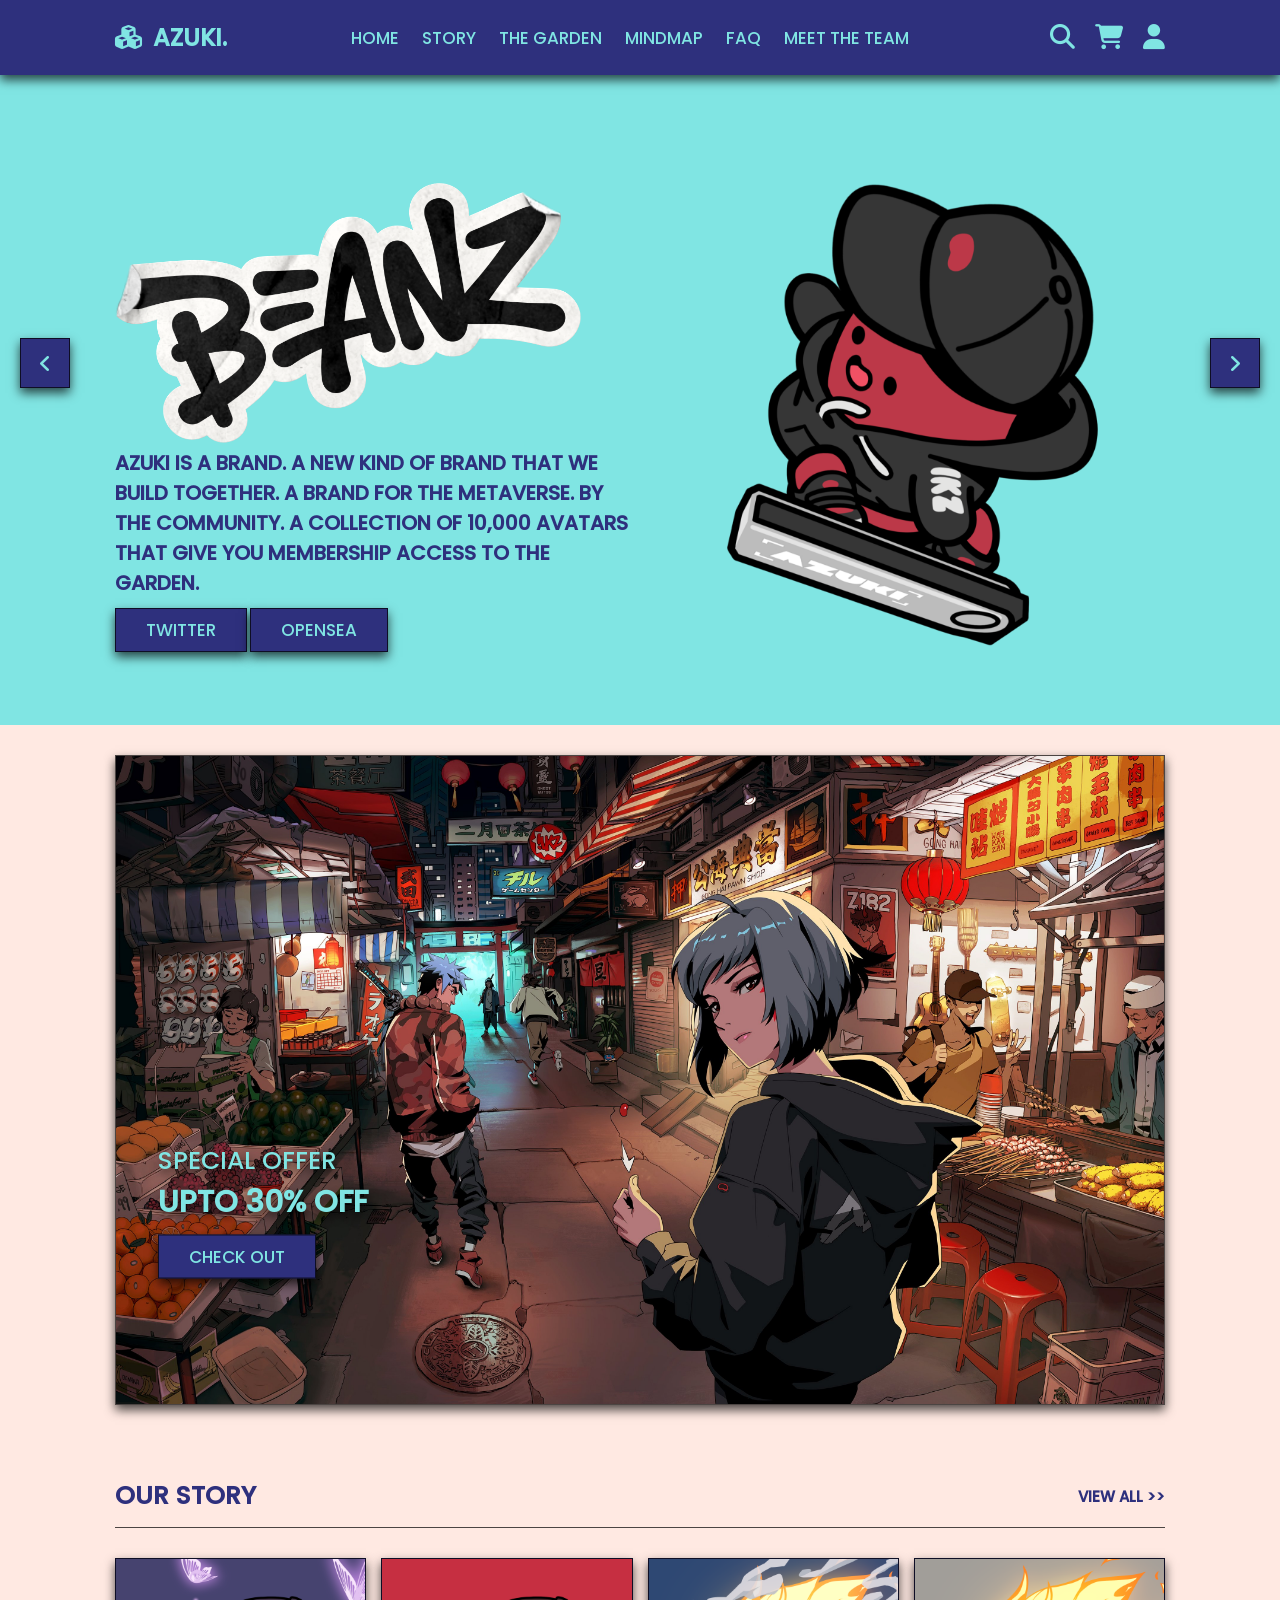
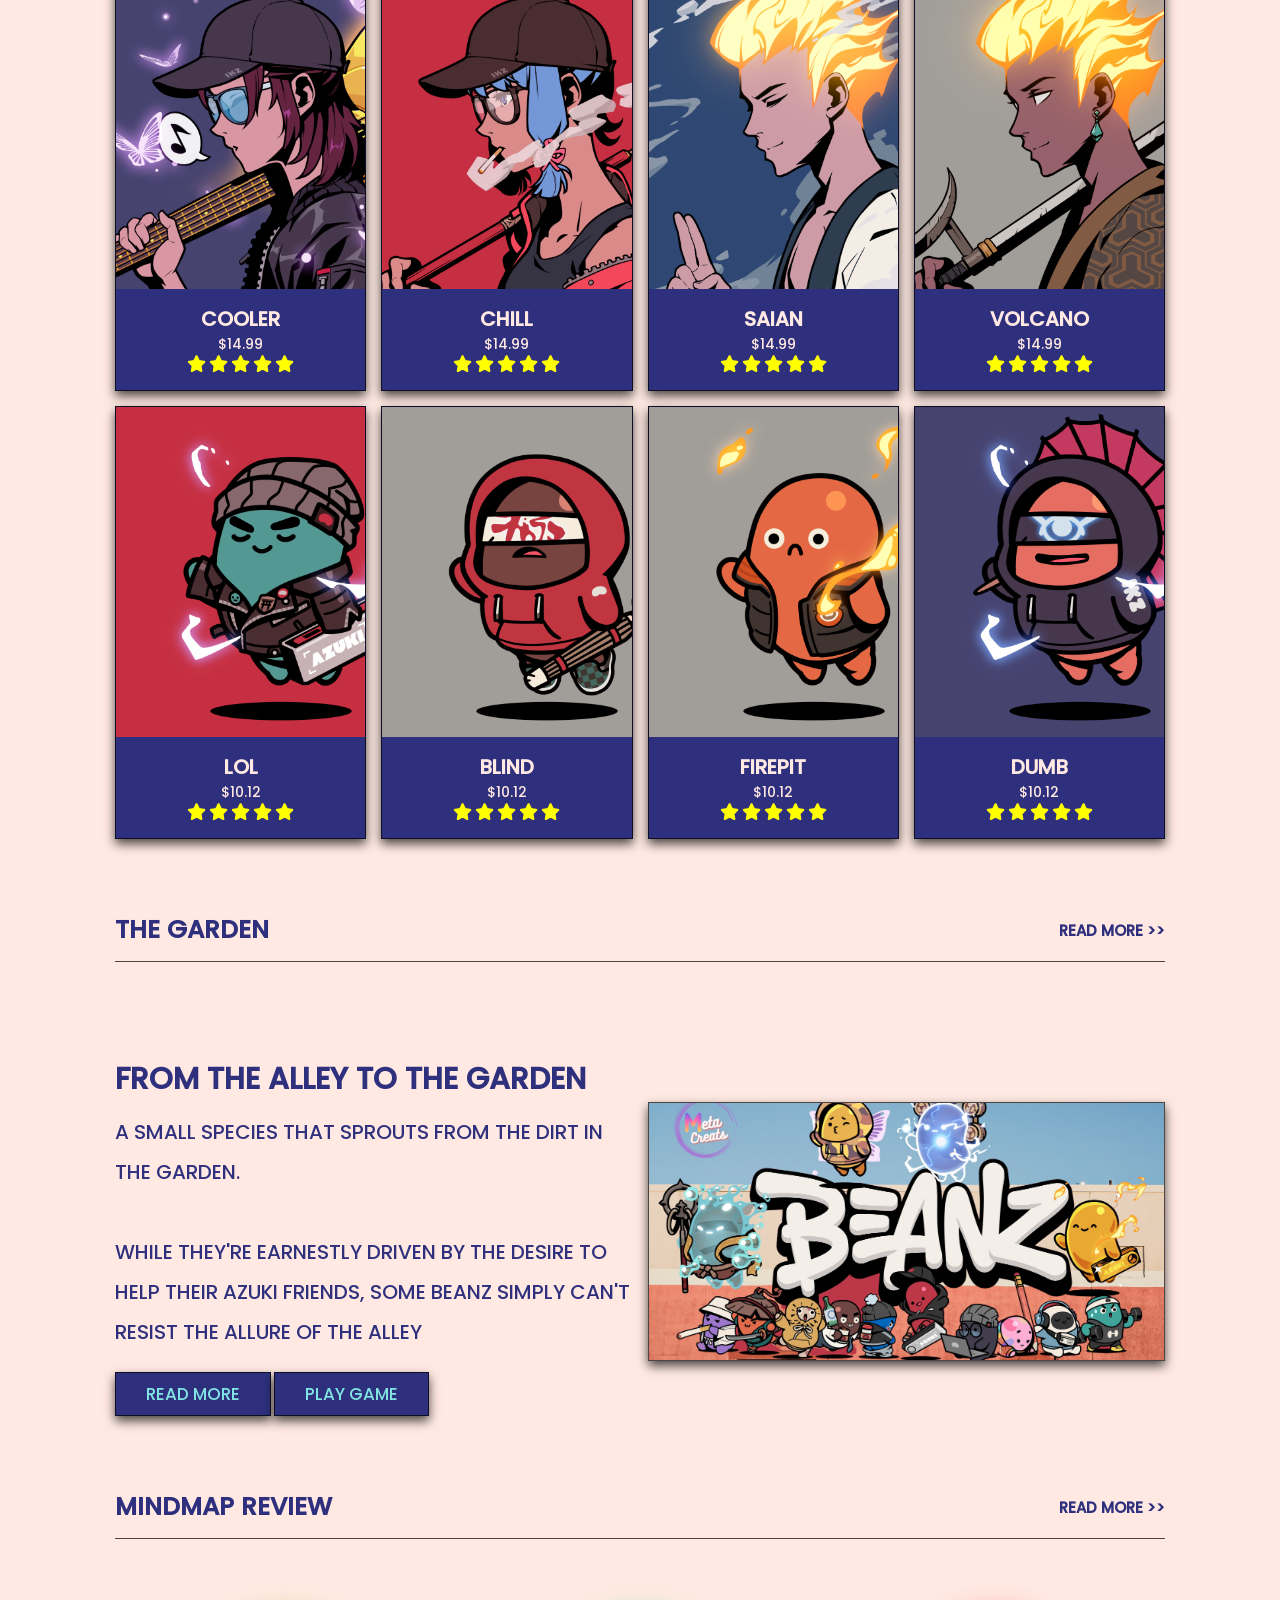
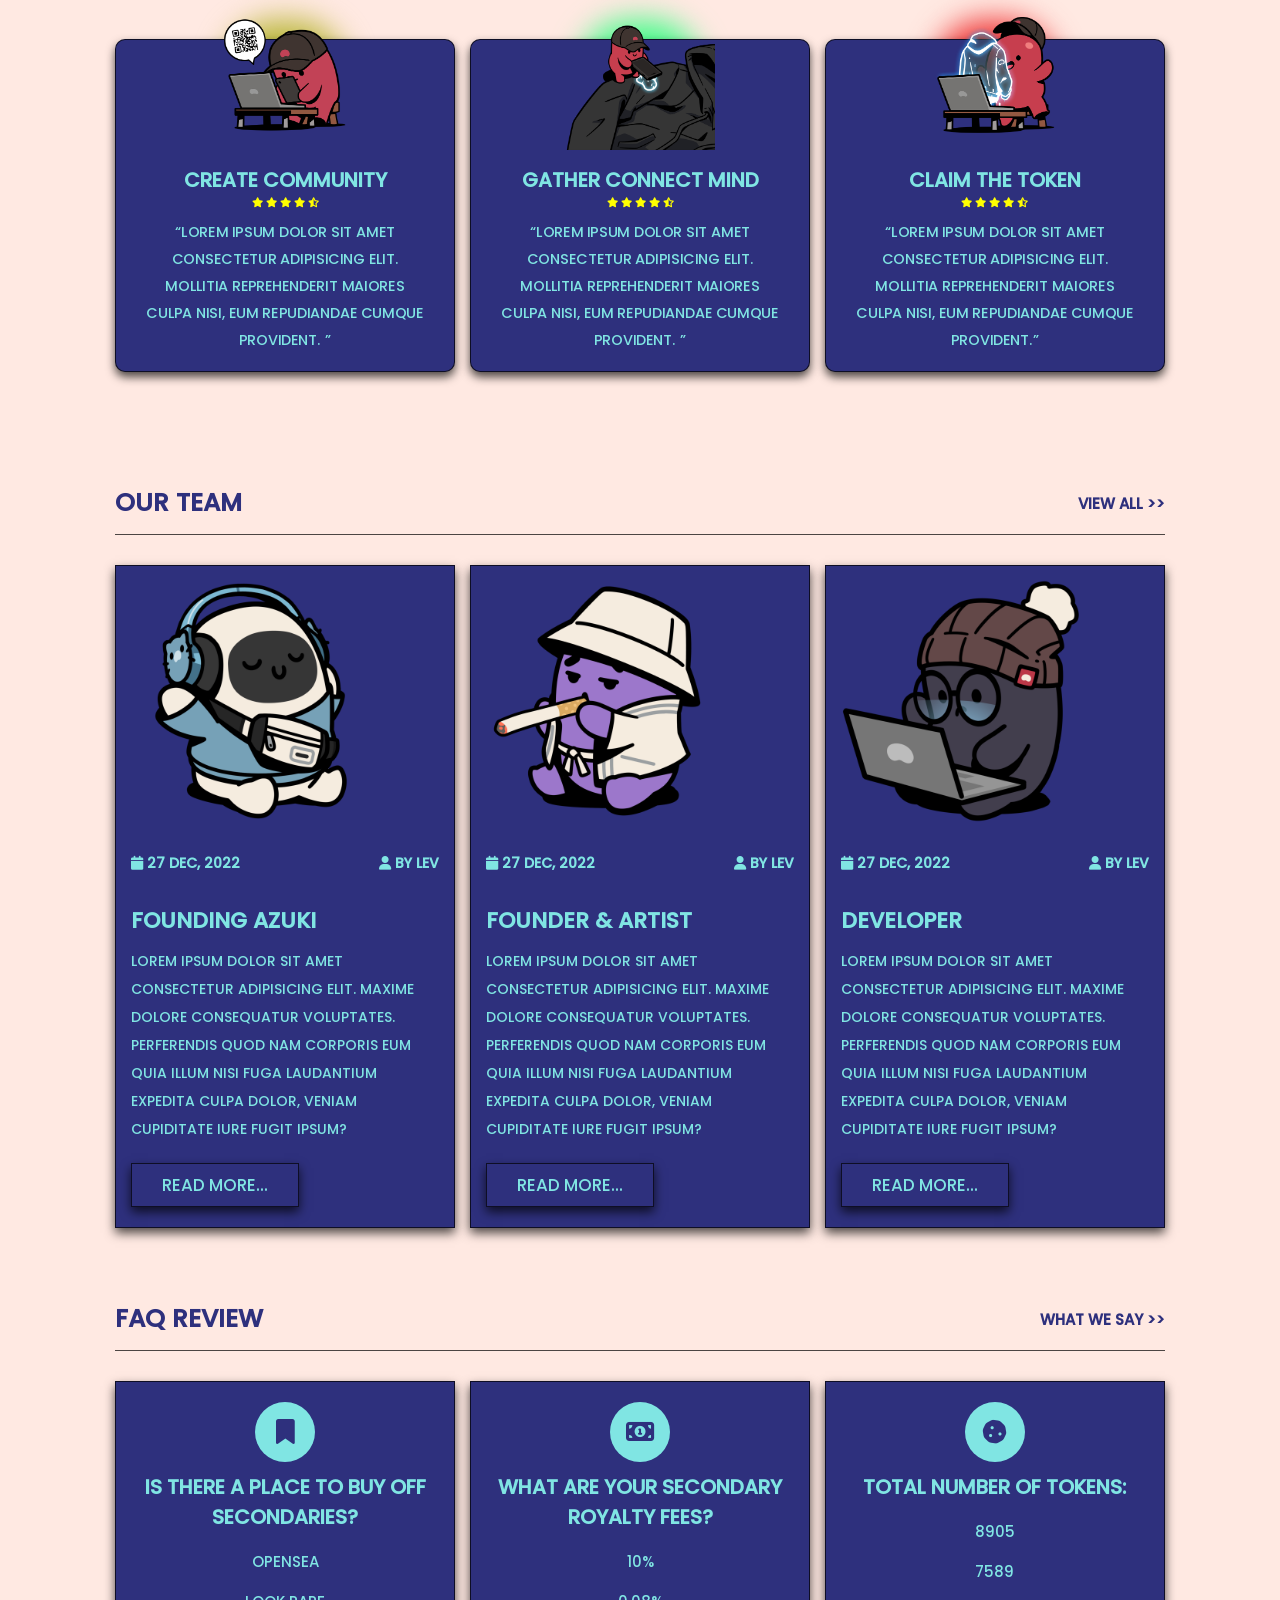
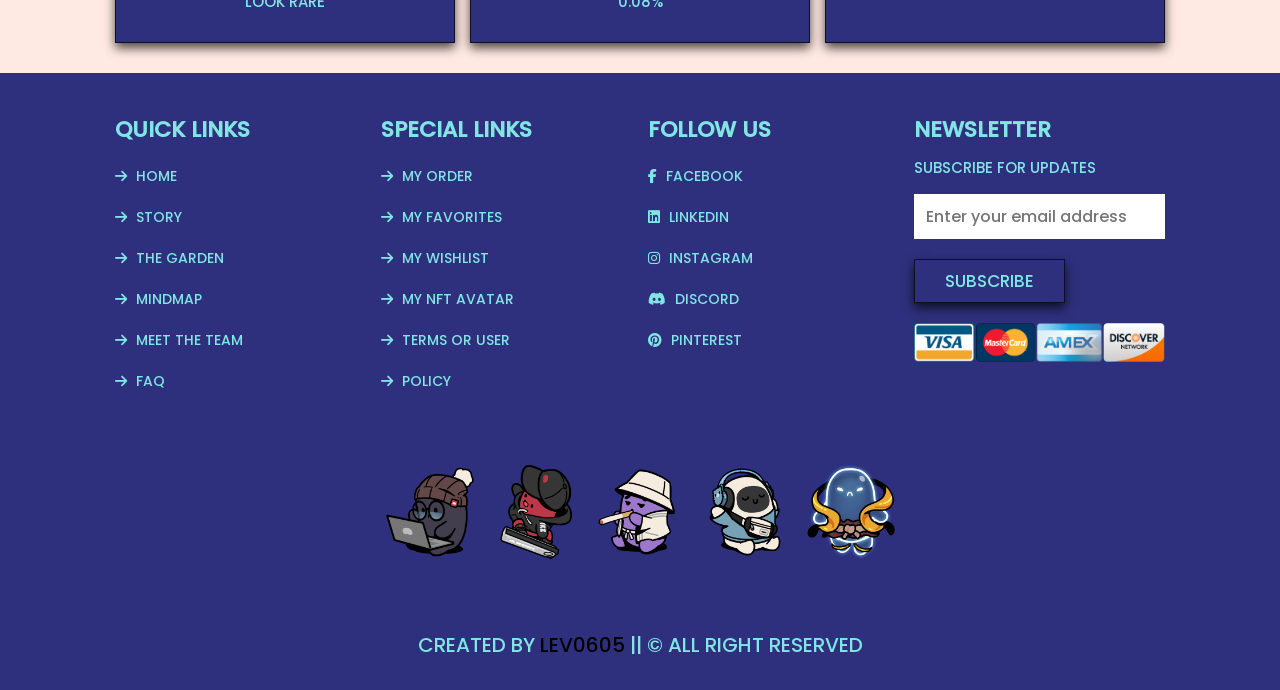
==== nft/index.html @ 2d75be4d "check me" ====
<!DOCTYPE html>
<html lang="en">
<head>
    <meta charset="UTF-8">
    <meta http-equiv="X-UA-Compatible" content="IE=edge">
    <meta name="viewport" content="width=device-width, initial-scale=1.0">
    <!--NPT Favicon-->
    <link rel="shortcut icon" href="img/main.png" type="image/x-icon">
    <!--Font Awesome-->
    <link rel="stylesheet" href="https://cdnjs.cloudflare.com/ajax/libs/font-awesome/6.2.1/css/all.min.css">
    <!--CSS STYLES-->
    <link rel="stylesheet"href="css/style.css">
    <title>RESPONSIVE DESIGN || NFT MARKETPLACE</title>
</head>
<body>
    
    <!--header-->
    <header class="header">
        <a href="#"class="logo"><i class="fas fa-cubes"></i> Azuki.</a>

        <nav class="navbar">
            <a href="#home">home</a>
            <a href="#gallery">story</a>
            <a href="#story">the garden</a>
            <a href="#mindmap">mindmap</a>
            <a href="#faq">faq</a>
            <a href="#teams">meet the team</a>
        </nav>

        <div class="icons">
            <a id="menu-btn"class="fas fa-bars"></a>
            <a href="#banner"id="search-btn"class="fas fa-search"></a>
            <a href="#gallery"id="cart-btn"class="fas fa-shopping-cart"></a>
            <a href="#newsletter"id="login-btn"class="fas fa-user"></a>
        </div>
    </header>

    <!-- home section start-->
    <section class="home"id="home">
        <div class="slides-container">

            <div class="slide active">
                <div class="content">
                    <div class="slideimg">
                        <img src="img/main.png">
                    </div>
                    <h3>Azuki is a brand.
                        A new kind of brand that we build together.
                        A brand for the metaverse. By the community.
                        
                        A collection of 10,000 avatars that give you membership access to The Garden.
                    </h3>
                    <a class="btn">twitter</a>
                    <a class="btn">opensea</a>
                </div>
                <div class="img">
                    <img src="img/main2.png">
                </div>
            </div>
             
            <div class="slide">
                <div class="content">
                    <div class="slideimg">
                        <img src="img/main.png">
                    </div>                    
                    <h3>Azuki is a brand.
                        A new kind of brand that we build together.
                        A brand for the metaverse. By the community.
                        
                        A collection of 10,000 avatars that give you membership access to The Garden.
                    </h3>                    
                    <a class="btn">twitter</a>
                    <a class="btn">opensea</a>
                </div>
                <div class="img">
                    <img src="img/main1.png">
                </div>
            </div>

            <div class="slide">
                <div class="content">
                    <div class="slideimg">
                        <img src="img/main.png">
                    </div>                    
                    <h3>Azuki is a brand.
                        A new kind of brand that we build together.
                        A brand for the metaverse. By the community.
                        
                        A collection of 10,000 avatars that give you membership access to The Garden.
                    </h3>
                    <a class="btn">twitter</a>
                    <a class="btn">opensea</a>
                </div>
                <div class="img">
                    <img src="img/main3.png">
                </div>
            </div>
        </div>
         

        <div id="next-slide"class="fas fa-angle-right"onclick="next()"></div>
        <div id="prev-slide"class="fas fa-angle-left"onclick="prev()"></div>

        
    </section>

    <!--banner section start-->

    <section id="banner"class="banner-container">
        <div class="banner">
            <img src="img/banner.jfif">
            <div class="content">
                <span>special offer</span>
                <h3>upto 30% off</h3>
                <a href="#gallery"class="btn">check out</a>
            </div>
        </div>
    </section>

    <!--gallery section-->

    <section class="story"id="gallery">
        <h1 class="title"> our <span>story </span> <a >view all >></a></h1>

        <div class="box-container">
            <!--NFT Character || AZUKI-->
            <div class="box">
                <div class="icons">
                    <a class="fas fa-shopping-cart"></a>
                    <a class="fas fa-heart"></a>
                    <a class="fas fa-eye"></a>
                </div>
                <div class="img">
                    <img src="img/slide1.png">
                </div>
                <div class="content">
                    <h3>cooler</h3>
                    <div class="price">$14.99</div>
                    <div class="stars">
                        <i class="fa fa-star"></i>
                        <i class="fa fa-star"></i>
                        <i class="fa fa-star"></i>
                        <i class="fa fa-star"></i>
                        <i class="fa fa-star"></i>
                    </div>
                </div>
            </div>

            <div class="box">
                <div class="icons">
                    <a class="fas fa-shopping-cart"></a>
                    <a class="fas fa-heart"></a>
                    <a class="fas fa-eye"></a>
                </div>
                <div class="img">
                    <img src="img/slide2.png">
                </div>
                <div class="content">
                    <h3>chill</h3>
                    <div class="price">$14.99</div>
                    <div class="stars">
                        <i class="fa fa-star"></i>
                        <i class="fa fa-star"></i>
                        <i class="fa fa-star"></i>
                        <i class="fa fa-star"></i>
                        <i class="fa fa-star"></i>
                    </div>
                </div>
            </div>


            <div class="box">
                <div class="icons">
                    <a class="fas fa-shopping-cart"></a>
                    <a class="fas fa-heart"></a>
                    <a class="fas fa-eye"></a>
                </div>
                <div class="img">
                    <img src="img/slide3.png">
                </div>
                <div class="content">
                    <h3>Saian</h3>
                    <div class="price">$14.99</div>
                    <div class="stars">
                        <i class="fa fa-star"></i>
                        <i class="fa fa-star"></i>
                        <i class="fa fa-star"></i>
                        <i class="fa fa-star"></i>
                        <i class="fa fa-star"></i>
                    </div>
                </div>
            </div>

            <div class="box">
                <div class="icons">
                    <a class="fas fa-shopping-cart"></a>
                    <a class="fas fa-heart"></a>
                    <a class="fas fa-eye"></a>
                </div>
                <div class="img">
                    <img src="img/slide4.png">
                </div>
                <div class="content">
                    <h3>volcano</h3>
                    <div class="price">$14.99</div>
                    <div class="stars">
                        <i class="fa fa-star"></i>
                        <i class="fa fa-star"></i>
                        <i class="fa fa-star"></i>
                        <i class="fa fa-star"></i>
                        <i class="fa fa-star"></i>
                    </div>
                </div>
            </div>
            <!--NFT Character || Beanz-->
            <div class="box">
                <div class="icons">
                    <a class="fas fa-shopping-cart"></a>
                    <a class="fas fa-heart"></a>
                    <a class="fas fa-eye"></a>
                </div>
                <div class="img">
                    <img src="img/slide5.png">
                </div>
                <div class="content">
                    <h3>lol</h3>
                    <div class="price">$10.12</div>
                    <div class="stars">
                        <i class="fa fa-star"></i>
                        <i class="fa fa-star"></i>
                        <i class="fa fa-star"></i>
                        <i class="fa fa-star"></i>
                        <i class="fa fa-star"></i>
                    </div>
                </div>
            </div>

            <div class="box">
                <div class="icons">
                    <a class="fas fa-shopping-cart"></a>
                    <a class="fas fa-heart"></a>
                    <a class="fas fa-eye"></a>
                </div>
                <div class="img">
                    <img src="img/slide6.png">
                </div>
                <div class="content">
                    <h3>blind</h3>
                    <div class="price">$10.12</div>
                    <div class="stars">
                        <i class="fa fa-star"></i>
                        <i class="fa fa-star"></i>
                        <i class="fa fa-star"></i>
                        <i class="fa fa-star"></i>
                        <i class="fa fa-star"></i>
                    </div>
                </div>
            </div>

            <div class="box">
                <div class="icons">
                    <a class="fas fa-shopping-cart"></a>
                    <a class="fas fa-heart"></a>
                    <a class="fas fa-eye"></a>
                </div>
                <div class="img">
                    <img src="img/slide7.png">
                </div>
                <div class="content">
                    <h3>firepit</h3>
                    <div class="price">$10.12</div>
                    <div class="stars">
                        <i class="fa fa-star"></i>
                        <i class="fa fa-star"></i>
                        <i class="fa fa-star"></i>
                        <i class="fa fa-star"></i>
                        <i class="fa fa-star"></i>
                    </div>
                </div>
            </div>

            <div class="box">
                <div class="icons">
                    <a class="fas fa-shopping-cart"></a>
                    <a class="fas fa-heart"></a>
                    <a class="fas fa-eye"></a>
                </div>
                <div class="img">
                    <img src="img/slide8.png">
                </div>
                <div class="content">
                    <h3>dumb</h3>
                    <div class="price">$10.12</div>
                    <div class="stars">
                        <i class="fa fa-star"></i>
                        <i class="fa fa-star"></i>
                        <i class="fa fa-star"></i>
                        <i class="fa fa-star"></i>
                        <i class="fa fa-star"></i>
                    </div>
                </div>
            </div>
        </div>
    </section>

    <!--The Garden - Story Section-->
    <section id="story">
        <h1 class="title"> The <span>Garden</span> <a>read more >></a> </h1>
    </section>
    <section class="garden">
        <div class="content">
            <h3>From The Alley To The Garden</h3>
            <p>A small species that sprouts from the dirt in the garden.
                <br><br>
                While they're earnestly driven by the desire to help 
                their Azuki friends, some BEANZ simply can't resist the 
                allure of the alley
            </p>
            <a class="btn">read more</a>
            <a class="btn"href="../game/snake.html">play game</a>
        </div>
        <div class="img">
            <img src="img/the_valley.jpg">
        </div>
    </section>

    <!--mindmap review-->
    <section class="mindmap"id="mindmap">
        <h1 class="title">mindmap <span>review</span> <a>read more >></a> </h1>
        <div class="services">
            <div class="cards">
                <div class="card">
                    <div class="light"></div>
                    <img src="img/sv1.png">
                
                    <h3>create community</h3>
                    <i class="fa fa-star"></i>
                    <i class="fa fa-star"></i>
                    <i class="fa fa-star"></i>
                    <i class="fa fa-star"></i>
                    <i class="fa fa-star-half-alt"></i>
                    <p>
                        <q>Lorem ipsum dolor sit amet consectetur adipisicing elit. Mollitia reprehenderit maiores culpa nisi, eum repudiandae cumque provident. </q>
                    </p>
                </div>
                <div class="card">
                    <div class="light"></div>
                    <img src="img/sv2.png">
                    <h3>gather connect mind </h3>
                    <i class="fa fa-star"></i>
                    <i class="fa fa-star"></i>
                    <i class="fa fa-star"></i>
                    <i class="fa fa-star"></i>
                    <i class="fa fa-star-half-alt"></i>
                    <p>
                        <q>Lorem ipsum dolor sit amet consectetur adipisicing elit. Mollitia reprehenderit maiores culpa nisi, eum repudiandae cumque provident. </q>
                    </p>
                </div>
                <div class="card">
                    <div class="light"></div>
                    <img src="img/sv3.png">
                    <h3>claim the token</h3>
                    <i class="fa fa-star"></i>
                    <i class="fa fa-star"></i>
                    <i class="fa fa-star"></i>
                    <i class="fa fa-star"></i>
                    <i class="fa fa-star-half-alt"></i>
                    <p>
                        <q>Lorem ipsum dolor sit amet consectetur adipisicing elit. Mollitia reprehenderit maiores culpa nisi, eum repudiandae cumque provident.</q>
                    </p>
                </div>
            </div>
        </div>
    </section>
    <!--meet teams-->
    <section id="teams"class="teams">
        <h1 class="title">our <span>team</span> <a>view all >></a></h1>    

        <div class="box-container">
            <div class="box">
                <div class="img">
                    <img src="img/founder.png">
                </div>
                <div class="content">
                    <div class="icons">
                        <a class="fas fa-calendar"><strong> 27 dec, 2022</strong></a>
                        <a class="fas fa-user"><strong> by lev</strong></a>
                    </div>
                    <h3>Founding azuki</h3>
                    <p>Lorem ipsum dolor sit amet consectetur adipisicing elit. Maxime dolore consequatur voluptates. Perferendis quod nam corporis eum quia illum nisi fuga laudantium expedita culpa dolor, veniam cupiditate iure fugit ipsum?</p>
                    <a class="btn">read more...</a>
                </div>
            </div>
            <div class="box">
                <div class="img">
                    <img src="img/mainside.png">
                </div>
                <div class="content">
                    <div class="icons">
                        <a class="fas fa-calendar"><strong> 27 dec, 2022</strong></a>
                        <a class="fas fa-user"><strong> by lev</strong></a>
                    </div>
                    <h3>Founder & artist</h3>
                    <p>Lorem ipsum dolor sit amet consectetur adipisicing elit. Maxime dolore consequatur voluptates. Perferendis quod nam corporis eum quia illum nisi fuga laudantium expedita culpa dolor, veniam cupiditate iure fugit ipsum?</p>
                    <a class="btn">read more...</a>
                </div>
            </div>

            <div class="box">
                <div class="img">
                    <img src="img/owner.png">
                </div>
                <div class="content">
                    <div class="icons">
                        <a class="fas fa-calendar"><strong> 27 dec, 2022</strong></a>
                        <a class="fas fa-user"><strong> by lev</strong></a>
                    </div>
                    <h3>developer</h3>
                    <p>Lorem ipsum dolor sit amet consectetur adipisicing elit. Maxime dolore consequatur voluptates. Perferendis quod nam corporis eum quia illum nisi fuga laudantium expedita culpa dolor, veniam cupiditate iure fugit ipsum?</p>
                    <a class="btn">read more...</a>
                </div>
            </div>
        </div>
    </section>


    <!--FAQ -->

    <section id="faq"class="faq">
        <h1 class="title">FAQ <span>review</span> <a>what we say >></a></h1>

        
        <div class="icons-container">
            <div class="icons">
                <i class="fas fa-bookmark"></i>
                <h3>Is there a place to buy off secondaries?</h3>
                <p>opensea</p>
                <p>look rare</p>
            </div>

            <div class="icons">
                <i class="fas fa-money-bill-alt"></i>
                <h3>what are your secondary royalty fees?</h3>
                <p>10%</p>
                <p>0.08%</p>
            </div>

            <div class="icons">
                <i class="fas fa-cookie"></i>
                <h3>total number of tokens:</h3>
                <p>8905</p>
                <p>7589</p>
            </div>

        </div>
    </section>

    <!--footer section start-->
    <section class="footer">
        <div class="box-container">
                <div class="box">            
                <h3>quick links</h3>
                <a href="#home"> <i class="fa fa-arrow-right"></i> home</a>
                <a href="#gallery"> <i class="fa fa-arrow-right"></i> story</a>
                <a href="#story"> <i class="fa fa-arrow-right"></i> the garden</a>
                <a href="#mindmap"> <i class="fa fa-arrow-right"></i> mindmap</a>
                <a href="#teams"> <i class="fa fa-arrow-right"></i> meet the team</a>
                <a href="#faq"> <i class="fa fa-arrow-right"></i> faq</a>
            </div>

            <div class="box">
                <h3>special links</h3>
                <a> <i class="fa fa-arrow-right"></i> my order</a>
                <a> <i class="fa fa-arrow-right"></i> my favorites</a>
                <a> <i class="fa fa-arrow-right"></i> my wishlist</a>
                <a> <i class="fa fa-arrow-right"></i> my nft avatar</a>
                <a> <i class="fa fa-arrow-right"></i> terms or user</a>
                <a> <i class="fa fa-arrow-right"></i> policy</a>
            </div>

             <div class="box">
                <h3>follow us</h3>
                <a><i class="fab fa-facebook-f"></i> facebook</a>
                <a><i class="fab fa-linkedin"></i> linkedin</a>
                <a><i class="fab fa-instagram"></i> instagram</a>
                <a><i class="fab fa-discord"></i> discord</a>
                <a><i class="fab fa-pinterest"></i> pinterest</a>
            </div>

            <div class="box"id="newsletter">
                <h3>newsletter</h3>
                <p>subscribe for updates</p>
                <input type="email"placeholder="Enter your email address">
                <input type="submit" value="Subscribe"class="btn">
                <img src="img/payments.png" class="payments">
            </div>
        </div>
    </section>

  

    <section class="credit">
        <img height="100"width="100" src="img/owner.png" >
        <img height="100"width="100"src="img/main2.png">
        <img height="100"width="100"src="img/mainside.png">
        <img height="100"width="100"src="img/founder.png">
        <img height="100"width="100"src="img/kami.png">
        <br>
    </section>

    <section class="credit">
        created by <span>lev0605</span> || &copy; all right reserved
    </section>
<!--js-->
<script type="text/javascript"src="js/index.js"></script>
</body>
</html>
---- nft/css/style.css ----
:root{
    --Tusk:#80E5E3;
    --main:#2E307D;
    --meet:#FFE9E2;
}
*{
    font-family: "Poppins";
    margin: 0;
    padding: 0;
    box-sizing: border-box;
    border: none;
    outline: none;
    text-transform: uppercase;
    text-decoration: none;
    transition: .2s linear;
}
@font-face{
    font-family: "Poppins";
    src: url('../font/Poppins-Medium.ttf');
}
html{
    font-size: 62.5%;
    overflow-x: hidden;
    scroll-behavior: smooth;
}
body{
    background-color: var(--meet);
}
::-webkit-scrollbar{
    width: 9px;
}

::-webkit-scrollbar-thumb{
    border-radius: 10px;
    background-color: var(--main);
}
section{
    padding: 3rem 9%;
}
.title{
    display: flex;
    align-items: center;
    font-size: 2.5rem;
    margin-bottom: 3rem;
    padding: 1.2rem 0;
    border-bottom: 1px solid rgba(0,0,0,0.7);
    color: var(--main);
}
.title span{
    color: var(--main);
    padding-left: .7rem;
}

.title a{
    margin-left: auto;
    color: var(--main);
    font-size: 1.5rem;
}

.title a:hover{
    color: #000;
}

.btn{
   margin-top: 1rem;
   display: inline-block;
   padding: .8rem 3rem;
   background-color: var(--main);
   color: var(--Tusk);
   font-size: 1.7rem;
   cursor: pointer;
   box-shadow: 0 0.5rem 1rem rgba(0,0,0,0.7);
   border: 0.1rem solid rgba(0,0,0,0.7);
}
.btn:hover{
    background:var(--Tusk);
    color: var(--main);
    box-shadow: 0 0.5rem 1rem rgba(0,0,0,0.1);
}
/*header style*/
.header{
    position: fixed;
    top: 0;
    left: 0;
    right: 0;
    z-index: 1000;
    background:var(--main);
    display: flex;
    align-items: center;
    justify-content: space-between;
    padding: 2rem 9%;
    box-shadow: 0 0.5rem 1rem rgba(0,0,0,0.7);
}
.header .logo{
    font-size: 2.4rem;
    font-weight: bolder;
    color: var(--Tusk);
}
.header .logo i{
    color: var(--Tusk);
    padding-right: .5rem;
}
.header .navbar a{
    font-size: 1.7rem;
    color: var(--Tusk);
    margin: 0 1rem;
}
.header .navbar a:hover{
    color: var(--meet);
}
.header .icons a{
    font-size: 2.5rem;
    margin-left: 1.7rem;
    cursor: pointer;
    color: var(--Tusk);
}
.header .icons a:hover{
    color: var(--meet);
}
#menu-btn{
    display: none;
}
@keyframes fadeLeft{
    0%{
        opacity: 0;
        transform: translateY(-5rem);
    }
}
@keyframes fadeUp {
    0%{
        opacity: 0;
        transform: scale(0.5);
    }
}
/*home section style*/
.home{
    z-index: 1;
    padding-top: 14rem;
    background:var(--Tusk);
    background-size: cover;
    background-position: center;
    background-repeat: no-repeat;
    background-attachment: fixed;
    position: relative;
}
.home .slides-container .slide{
    display: flex;
    align-items: center;
    flex-wrap: wrap;
    gap: 1.5rem;
    display: none;
}
.home .slides-container .slide.active{
    display: flex;
}
.home .slides-container .slide .content{
    flex: 1 1 40rem;
    animation: fadeLeft .4s linear .4s backwards;
}
.home .slides-container .slide .content h3{
    color: var(--main);
    /*text-shadow: 0 0.5rem 1rem rgba(0,0,0,0.7);*/
    font-size: 2.0em;
    align-items: center;
} 
.home .slides-container .slide .slideimg img{
    display: inline-block;
    width: 90%;
    margin-right: 24px;
}


.home .slides-container .slide .img{
    flex: 1 1 40rem;
    margin: 3rem 0;
}
.home .slides-container .slide .img img{
    width: 100%;
    height: 490px;
    animation: fadeUp .4s linear;
}

.home #next-slide,
.home #prev-slide{
    position: absolute;
    top: 50%;
    transform: translateY(-50%);
    height: 5rem;
    width: 5rem;
    line-height: 5rem;
    box-shadow: 0 0.5rem 1rem rgba(0,0,0,0.7);
    border: 0.1rem solid rgba(0,0,0,0.7);
    text-align: center;
    background: var(--main);
    font-size: 2rem;
    color: var(--Tusk);
    cursor: pointer ;
}

.home #next-slide:hover,
.home #prev-slide:hover{
    background: var(--Tusk);
    color: var(--main);
    box-shadow: 0 0.5rem 1rem rgba(0,0,0,0.1);
}

.home #prev-slide{
    left: 2rem;

}
.home #next-slide{
    right: 2rem;
}

.banner-container{
    display: flex;
    flex-wrap: wrap;
    gap: 1.5rem;
}

.banner-container .banner{
    flex: 1 1 35rem;
    height: 65rem;
    overflow: hidden;
    position: relative;
    box-shadow: 0 0.5rem 1rem rgba(0,0,0,0.7);
    border: 0.1rem solid rgba(0,0,0,0.7);
}

.banner-container .banner img{
    height: 100%;
    width: 100%;
    object-fit: cover;
}

.banner-container .banner .content{
    position:absolute;
    top: 70%;
    left: 4%;
    transform: translateY(-50%);
}

.banner-container .banner .content h3{
    font-size: 3rem;
    color: var(--Tusk);
    text-shadow: 0 0.5rem 1rem rgba(0,0,0,0.7);
}

.banner-container .banner .content span{
    font-size: 2.5rem;
    color: var(--Tusk);
    text-shadow: 0 0.5rem 1rem rgba(0,0,0,0.7);
}

.banner-container .banner:hover img{
    transform: scale(1.2) rotate(-5deg);
}

.story .box-container{
    display: grid;
    grid-template-columns: repeat(auto-fit, minmax(25rem, 1fr));
    gap: 1.5rem;
}

.story .box-container .box{
    position:relative;
    background-color: var(--main);
    text-align: center;
    overflow: hidden;
    box-shadow: 0 0.5rem 1rem rgba(0,0,0,0.7);
    border: 0.1rem solid rgba(0,0,0,0.7);
}

.story .box-container .box:hover .icons{
    top: 0;
}
.story .box-container .box .icons{
    position: absolute;
    top: -107%;
    left: 0;
    height: 33rem;
    width: 100%;
    display: flex;
    align-items: center;
    justify-content: center;
    background:var(--main);
    gap: 1rem;
    transition: all 0.5s ease-in;
}

.story .box-container .box .icons a{
    font-size: 2rem;
    height: 5rem;
    width: 5rem;
    line-height: 5rem;
    background: var(--Tusk);
    box-shadow: 0 0.5rem 1rem rgba(0,0,0,0.1);
    color: var(--main);
}

.story .box-container .box .icons a:hover{
    background: var(--Tusk);
    color: var(--main);
    height: 17rem;
}

.story .box-container .box .img{
    height: 33rem;
    width: 33rem;
    overflow: hidden;
}

.story .box-container .box .img img{
    width: 100%;
    height: 100%;
    object-fit: cover;
}

.story .box-container .box .content{
    padding: 1.5rem;
}

.story .box-container .box .content .price{
    font-size: 1.4rem;
    color: var(--meet);
}

.story .box-container .box .content h3{
    font-size: 2rem;
    color: var(--meet);
}

.story .box-container .box .content .stars i{
    font-size: 1.7rem;
    color: yellow
}

.garden{
    display: flex;
    align-items: center;
    flex-wrap: wrap;
    gap: 1.5rem;
}

.garden .img{
    flex: 1 1 40rem;
}

.garden .img img{
    width: 100%;
    box-shadow: 0 0.5rem 1rem rgba(0,0,0,0.7);
    border: 0.1rem solid rgba(0,0,0,0.7);
}

.garden .content{
    flex: 1 1 40rem;
}

.garden .content h3{
    color: var(--main);
    font-size: 3rem;
    padding-top: .5rem;
}

.garden .content p{
    color: var(--main);
    font-size: 2rem;
    line-height: 2;
    padding: 1rem 0;
}

/*mindmap css*/
.services .cards {
    display: grid;
    grid-template-columns: repeat(auto-fit, minmax(30rem, 1fr));
    grid-gap: 1.5rem;
    margin: 10em 0 4em 0;
}
.services .card{
    padding: 1em;
    text-align: center;
    background: var(--main);
    border-radius: 10px;
    border: 0.1rem solid rgba(0,0,0,0.7);
    box-shadow: 0 0.5rem 1rem rgba(0,0,0,0.7);
    position: relative;
}
.services .card img{
    width: 15em;
    height: 15em;
    margin: -5em 0 1em 0;
}
.services .card .light{
    background: #48fc8b;
    width: 12em;
    height: 12em;
    border-radius: 50px;
    position:absolute;
    top: -2em;
    left: 50%;
    transform: translate(-50%);
    filter: blur(15px);
    z-index: -1;
}

.services .card:nth-child(1) .light{
    background: #bcb83d;
}

.services .card:nth-child(2) .light{
    background: #48fc8b;
}
.services .card:nth-child(3) .light{
    background: #ef3636;
}

.services .card h3{
    font-size: 2rem;
    color: var(--Tusk);
}
.services .card i{
    color: yellow;
}
.services .card p{
    color: var(--Tusk);
    font-size: 1.6rem;
    line-height: 3rem;
    transform: translateZ(10px) scale(.90);
}
.teams .box-container{
    display: grid;
    grid-template-columns: repeat(auto-fit, minmax(30rem, 1fr));
    gap: 1.5rem;
}

.teams .box-container .box{
    border: 0.1rem solid rgba(0,0,0,0.7);
    box-shadow: 0 0.5rem 1rem rgba(0,0,0,0.7);
    background: var(--main);
}

.teams .box-container .box .img{
    height: 27rem;
    width: 27rem;
    overflow: hidden;
}

.teams .box-container .box .img:hover img{
    transform: scale(1.2);
}

.teams .box-container .box .img img{
    height: 100%;
    width: 100%;
    object-fit: cover;
}

.teams .box-container .box .content .icons{
    border-radius: 0.1rem solid rgba(0,0,0,0.1);
    padding-bottom: 1.7rem;
    margin-bottom: 1.7rem;
    display: flex;
    align-items: center;
    justify-content: space-between;
}

.teams .box-container .box .content .icons a{
    font-size: 1.4rem;
    color: var(--Tusk);
}

.teams .box-container .box .content .icons a:hover{
    color: #fff;
}

.teams .box-container .box .content .icons a i{
    color: var(--Tusk);
    padding-right: .5rem;
}
.teams .box-container .box .content{
    padding: 2rem 1.5rem;
}
.teams .box-container .box .content h3{
    font-size: 2.2rem;
    color: var(--Tusk);
}

.teams .box-container .box .content p{
    font-size: 1.4rem;
    color: var(--Tusk);
    line-height: 2;
    padding: 1rem 0;
}

.faq .icons-container{
    display: grid;
    grid-template-columns: repeat(auto-fit, minmax(29rem, 1fr));
    gap: 1.5rem;
}

.faq .icons-container .icons{
    text-align: center;
    border: 0.1rem solid rgba(0,0,0,0.7);
    box-shadow: 0 0.5rem 1rem rgba(0,0,0,0.7);
    padding: 2rem;
    background: var(--main);
}

.faq .icons-container .icons i{
    height: 6rem;
    width: 6rem;
    line-height: 6rem;
    font-size: 2.5rem;
    background: var(--Tusk);
    color: var(--main);
    border-radius: 50%;
}

.faq .icons-container .icons h3{
    color: var(--Tusk);
    font-size: 2rem;
    padding: 1rem 0;
}

.faq .icons-container .icons p{
    color: var(--Tusk);
    font-size: 1.5rem;
    padding: 1rem 0;
    line-height: 2rem;
}

.footer{
    background: var(--main);
}

.footer .box-container{
    display: grid;
    grid-template-columns: repeat(auto-fit, minmax(25rem, 1fr));
    gap: 1.5rem;
}

.footer .box-container .box h3{
    font-size: 2.2rem;
    color: var(--Tusk);
    padding: 1rem 0;
}

.footer .box-container .box p{
    font-size: 1.5rem;
    color: var(--Tusk);
    padding-bottom: .5rem;
}

.footer .box-container .box a{
    font-size: 1.4rem;
    color: var(--Tusk);
    padding: 1rem 0;
    display: block;
}

.footer .box-container .box a:hover{
    color: #fff;
}

.footer .box-container .box a:hover i{
    padding-right: 2rem;
    color: var(--meet);
}

.footer .box-container .box a i{
    padding-right: .5rem;
    color: var(--Tusk);
}

.footer .box-container .box input[type="email"]{
    width: 100%;
    padding: 1rem 1.2rem;
    font-size: 1.6rem;
    color: var(--main);
    margin: 1rem 0;
    text-transform: none;
}

.footer .box-container .box .payments{
    width: 100%;
    margin-top: 2rem;
}

.credit{
    text-align: center;
    background:var(--main);
    color:var(--Tusk);
    font-size: 2rem;
}

.credit span{
    color: #000;
}
.credit img:hover{
    transform: scale(1.2);
}
/*device style*/
@media(max-width:991px){
    html{
        font-size: 55%;
    }
    .header{
        padding: 2rem;
    }
    section{
        padding: 3rem 2rem;
    }
    .home #next-slide,
    .home #prev-slide{
        transform: translateY(0);
        top: 88%;
    }
    .home #prev-slide{
        left: auto;
        right: 8rem;
    }
}
@media(max-width:768px){
    #menu-btn{
        display: inline-block;
    } 
    .header .navbar{
        position: absolute;
        top: 100%;
        left: 0;
        right: 0;
        background:var(--main);
        border-top: 1px solid rgba(0,0,0,0.1);
        clip-path: polygon(0 0, 100% 0, 100% 0, 0 0);
    }
    .header .navbar.active{
        clip-path: polygon(0 0 ,100% 0, 100% 100%, 0 100%);
    }
    .header .navbar a{
        margin: 1.5rem;
        padding: 1.5rem;
        background: var(--Tusk);
        color: var(--main);
        font-size: 2rem;
        display: block;
        border-radius: .5rem;
    }
}
@media(max-width:450px){
    html{
        font-size:50%;
    }
    .home .slides-container .slide .slideimg img{
        display: none;
    }
    .home .slides-container .slide .content h3{
        font-size: 2rem;
    }
    .story .box-container .box .img{
        width: 100%;
    }
}
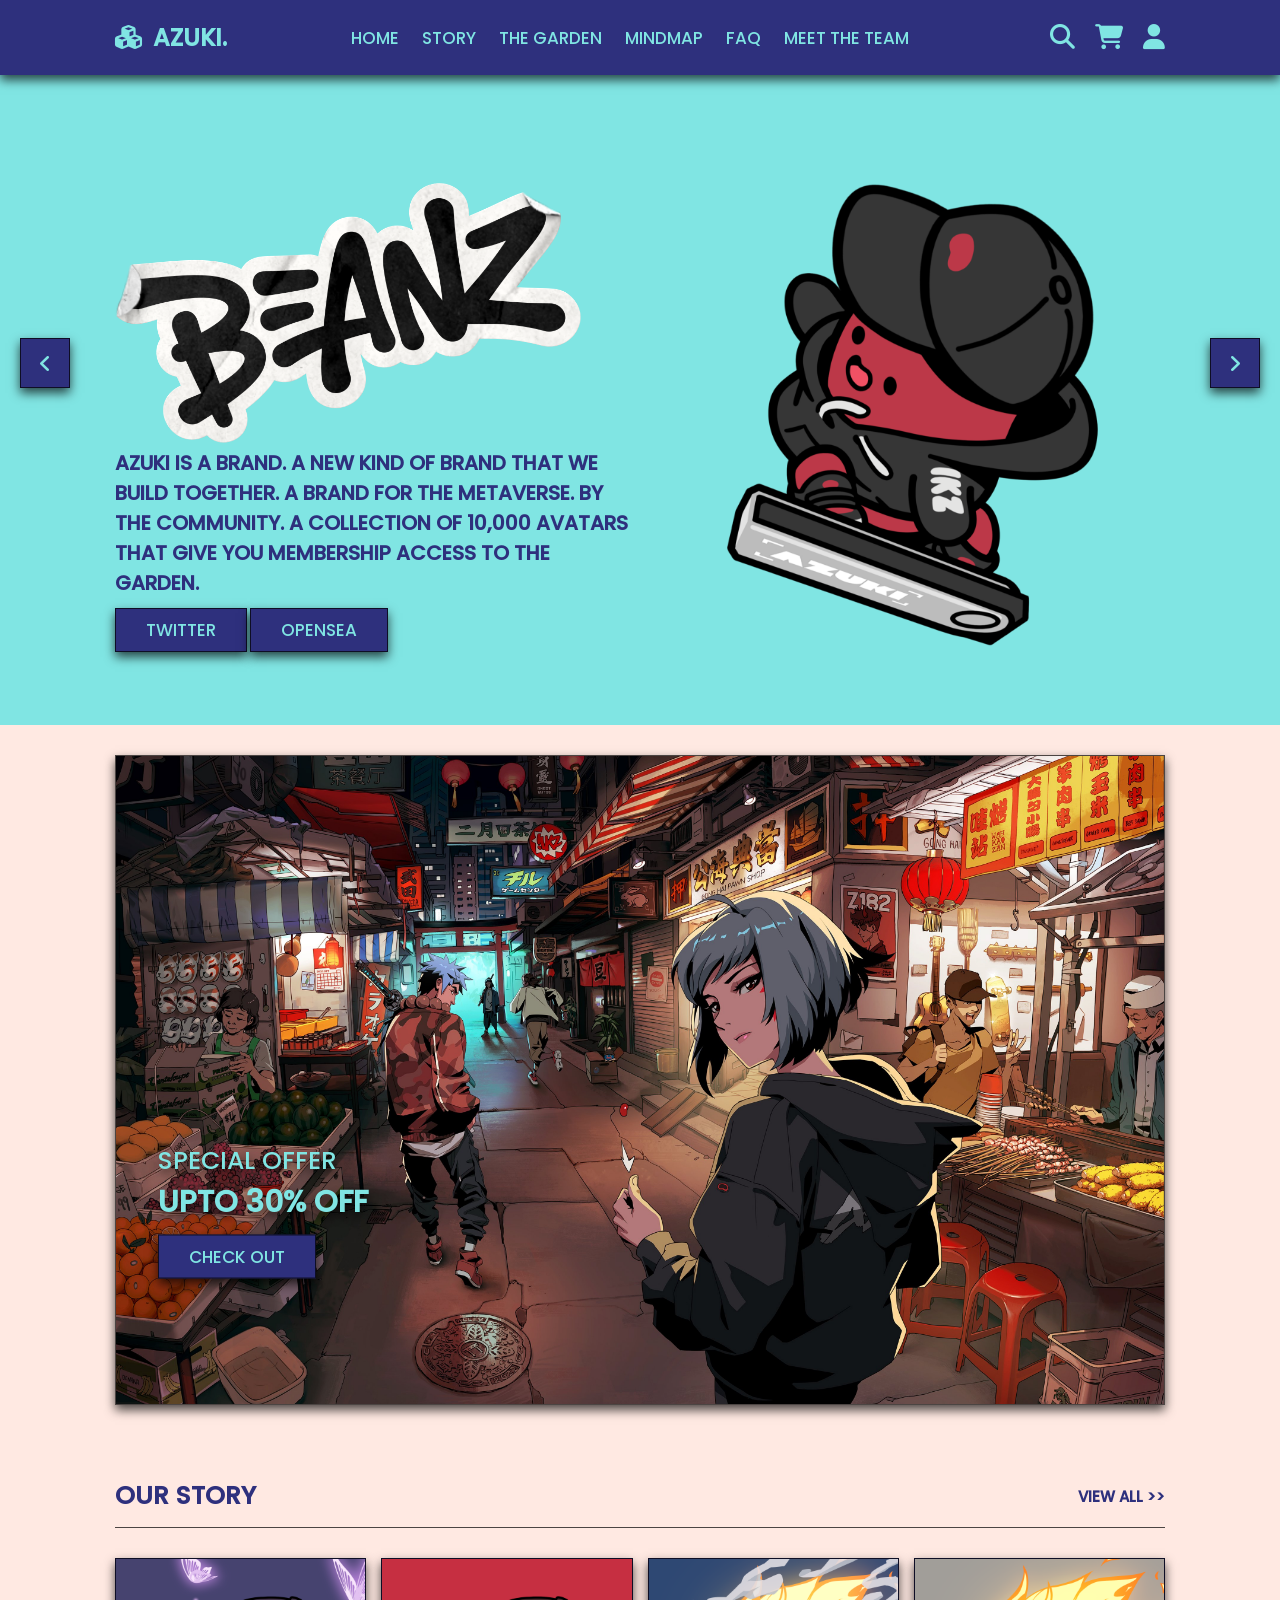
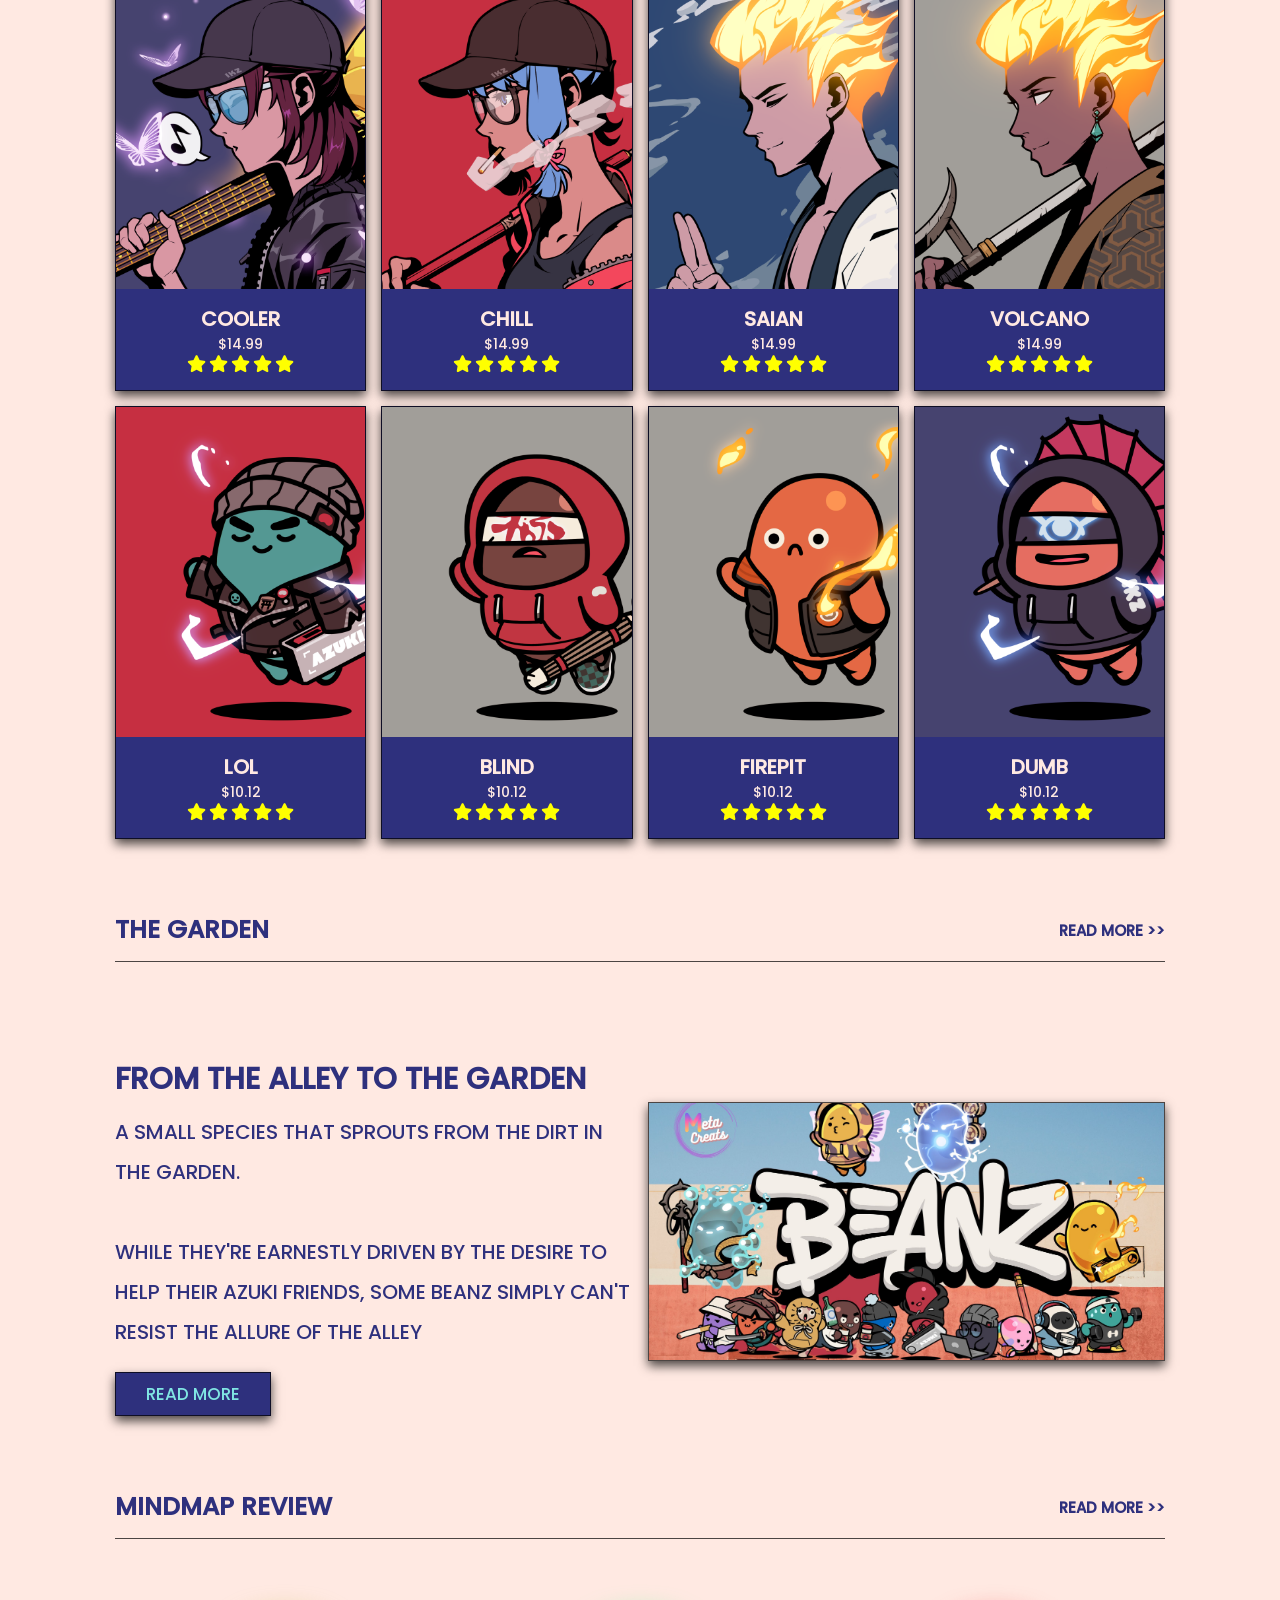
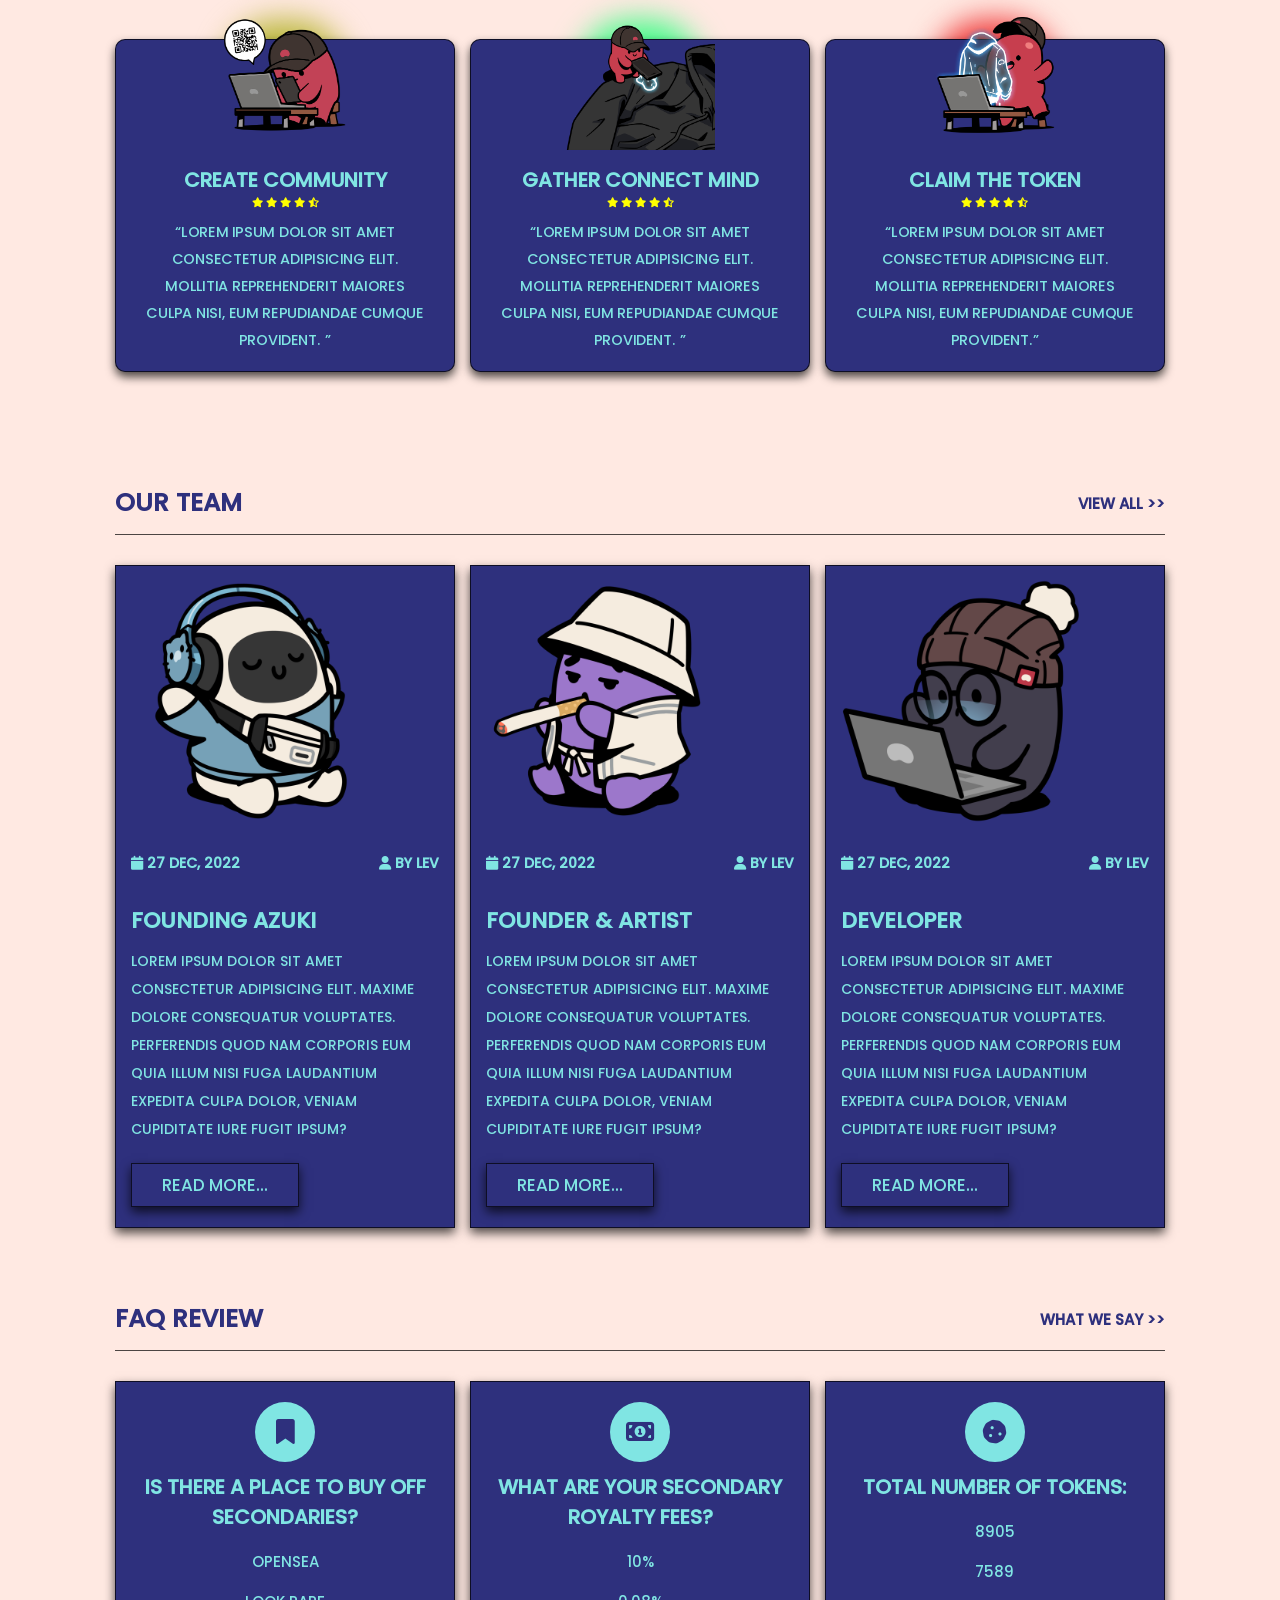
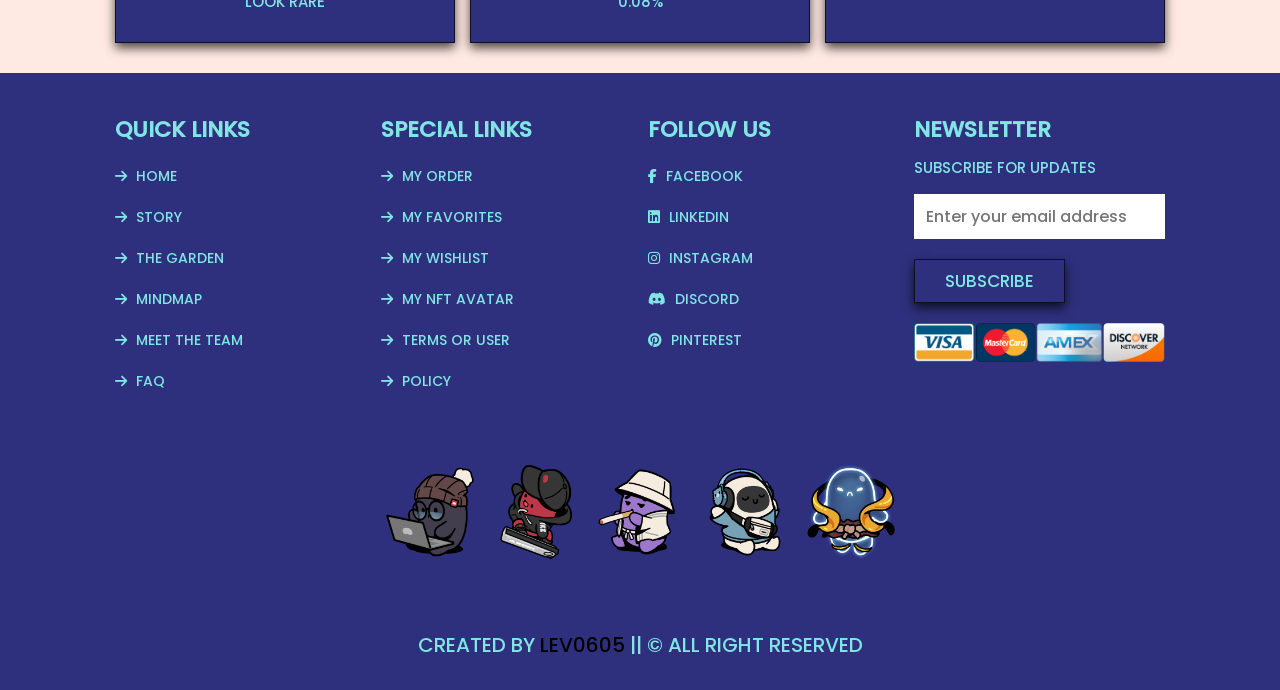
==== commit 325516fa: "Update index.html" ====
--- a/nft/index.html
+++ b/nft/index.html
@@ -317,7 +317,6 @@
                 allure of the alley
             </p>
             <a class="btn">read more</a>
-            <a class="btn"href="../game/snake.html">play game</a>
         </div>
         <div class="img">
             <img src="img/the_valley.jpg">
@@ -514,4 +513,4 @@
 <!--js-->
 <script type="text/javascript"src="js/index.js"></script>
 </body>
-</html>+</html>
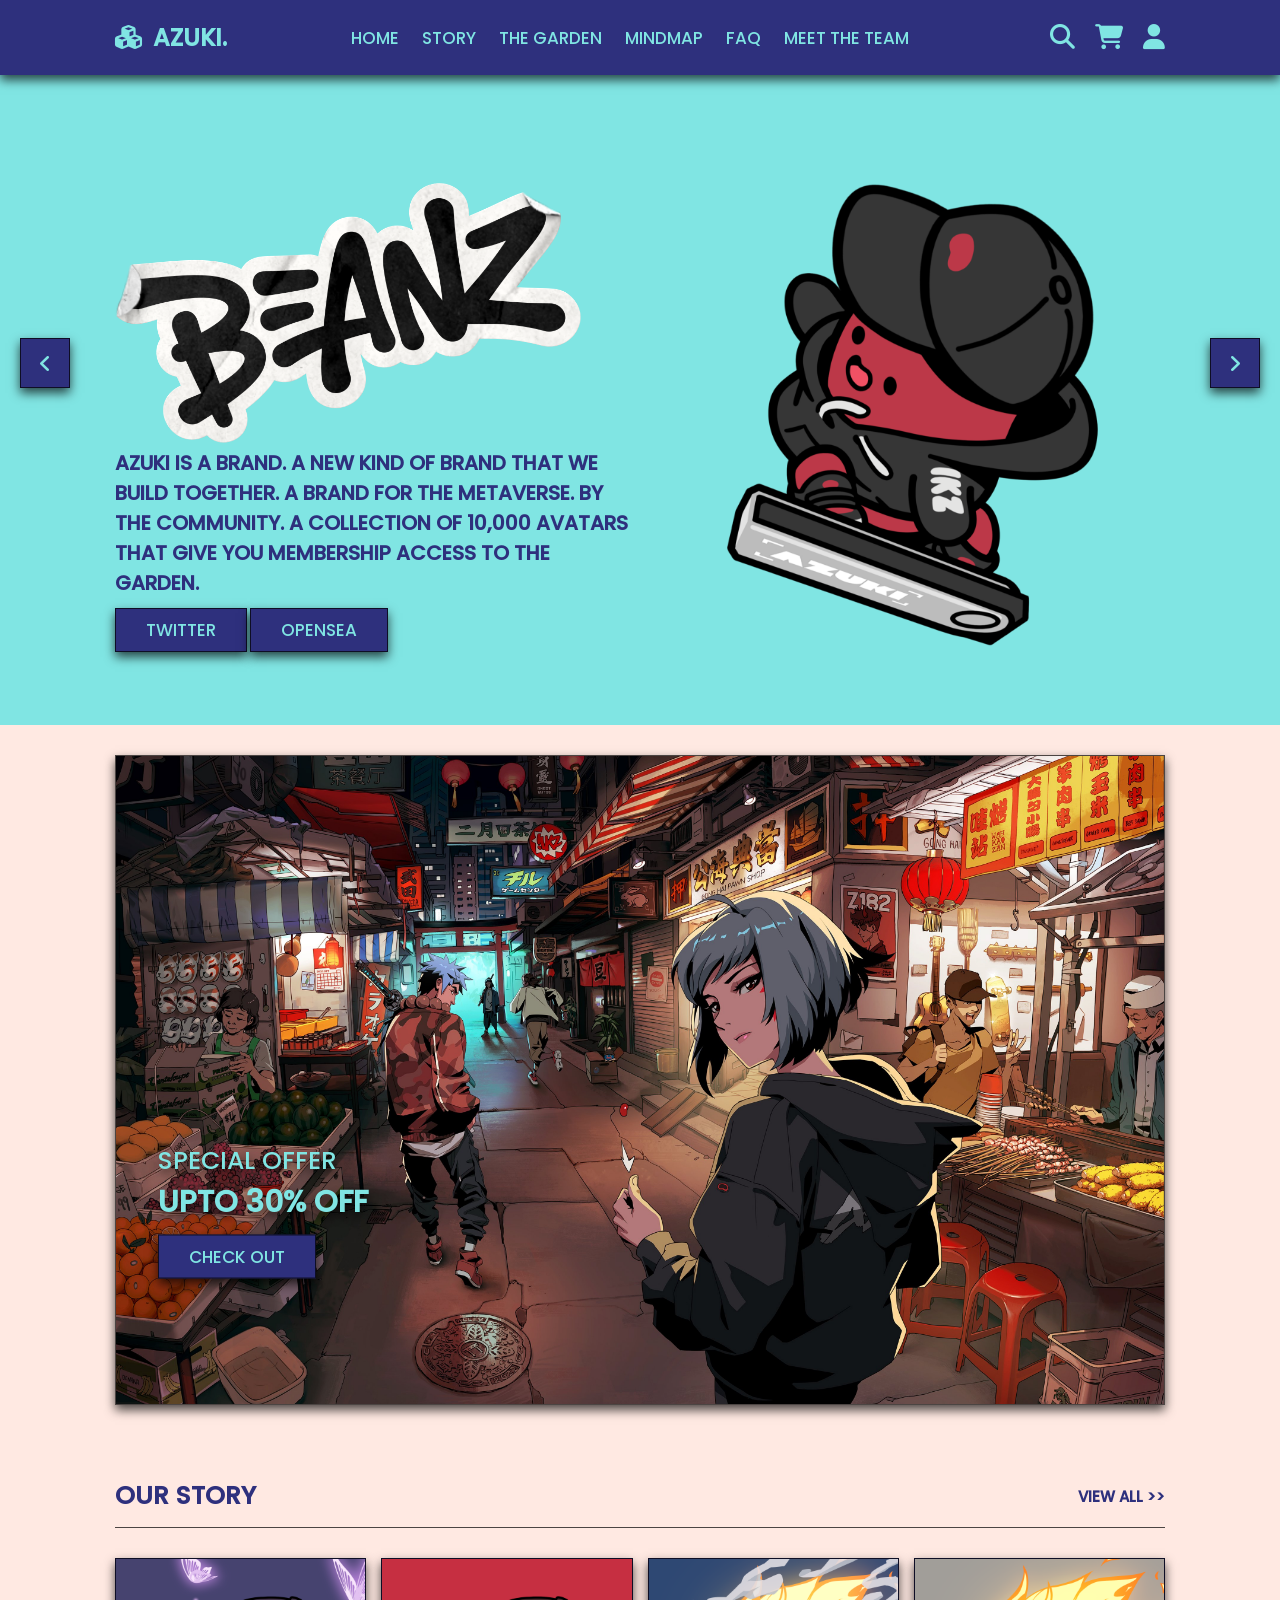
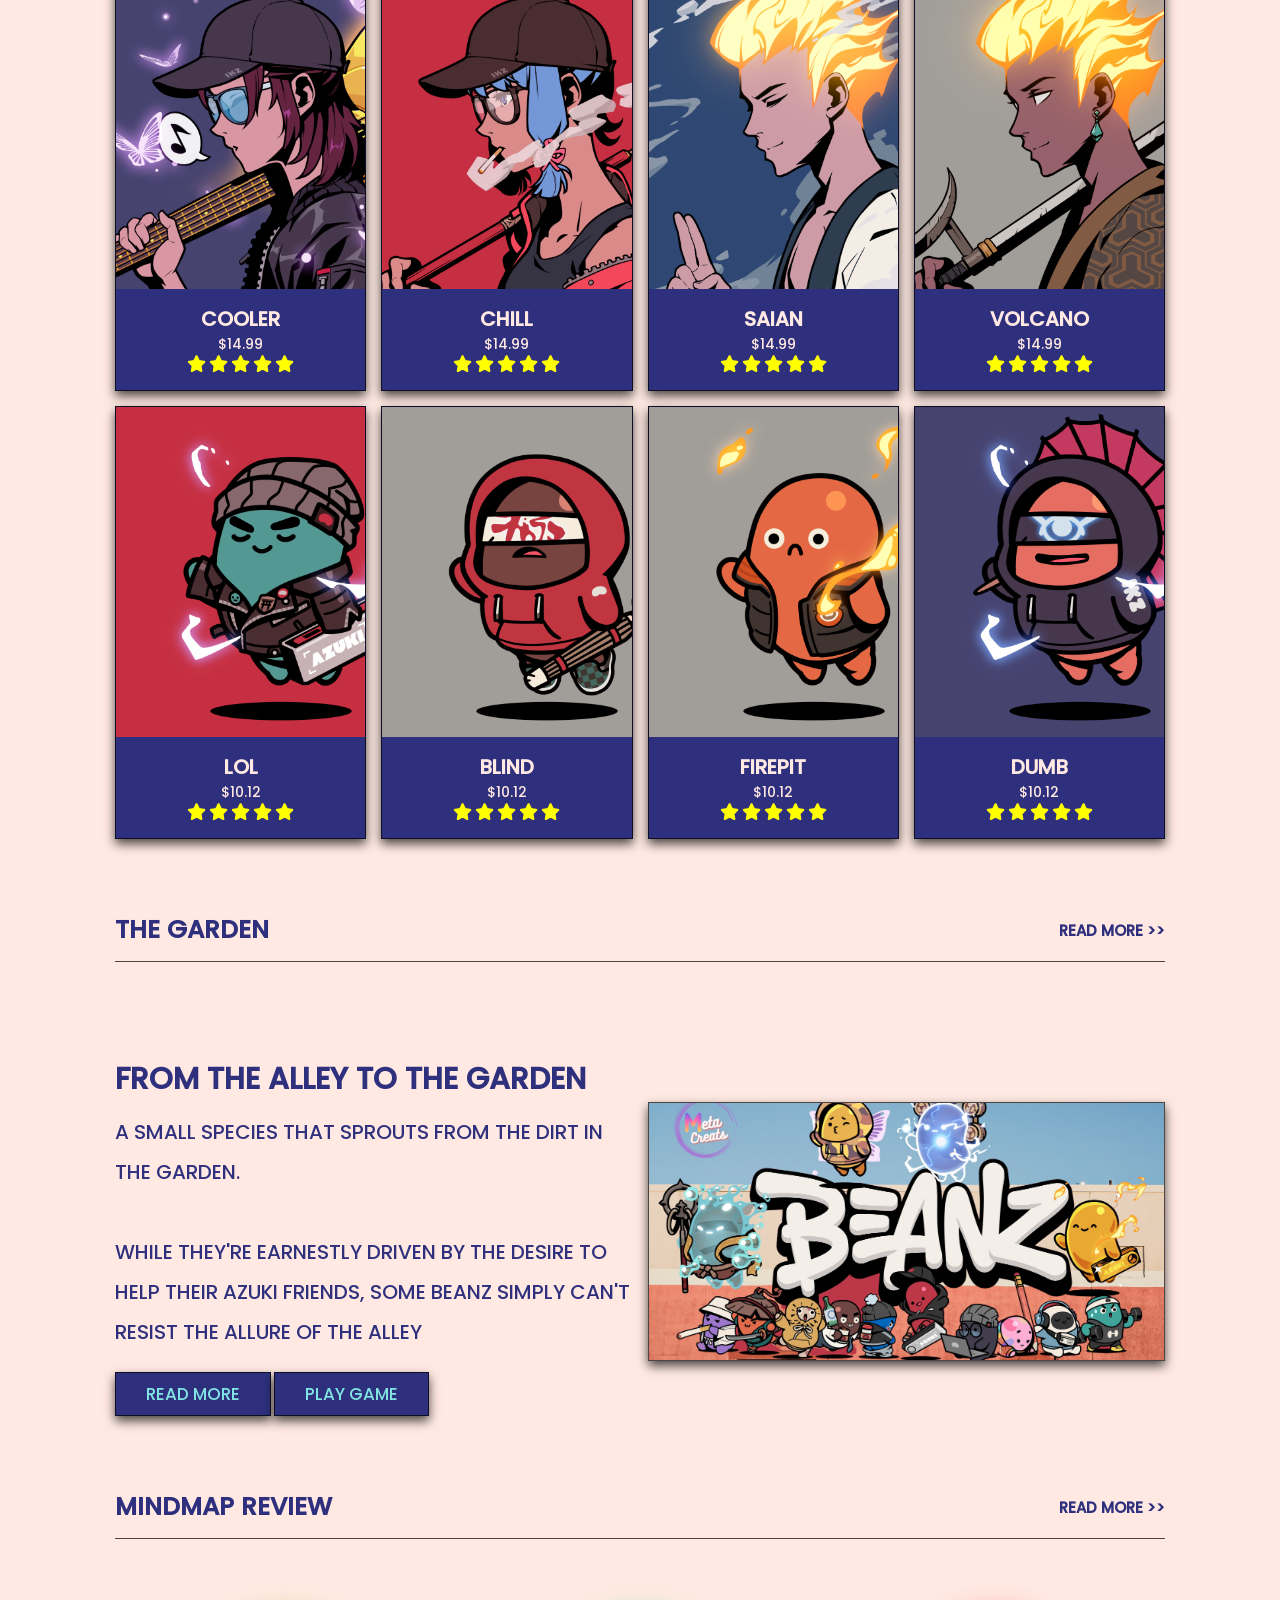
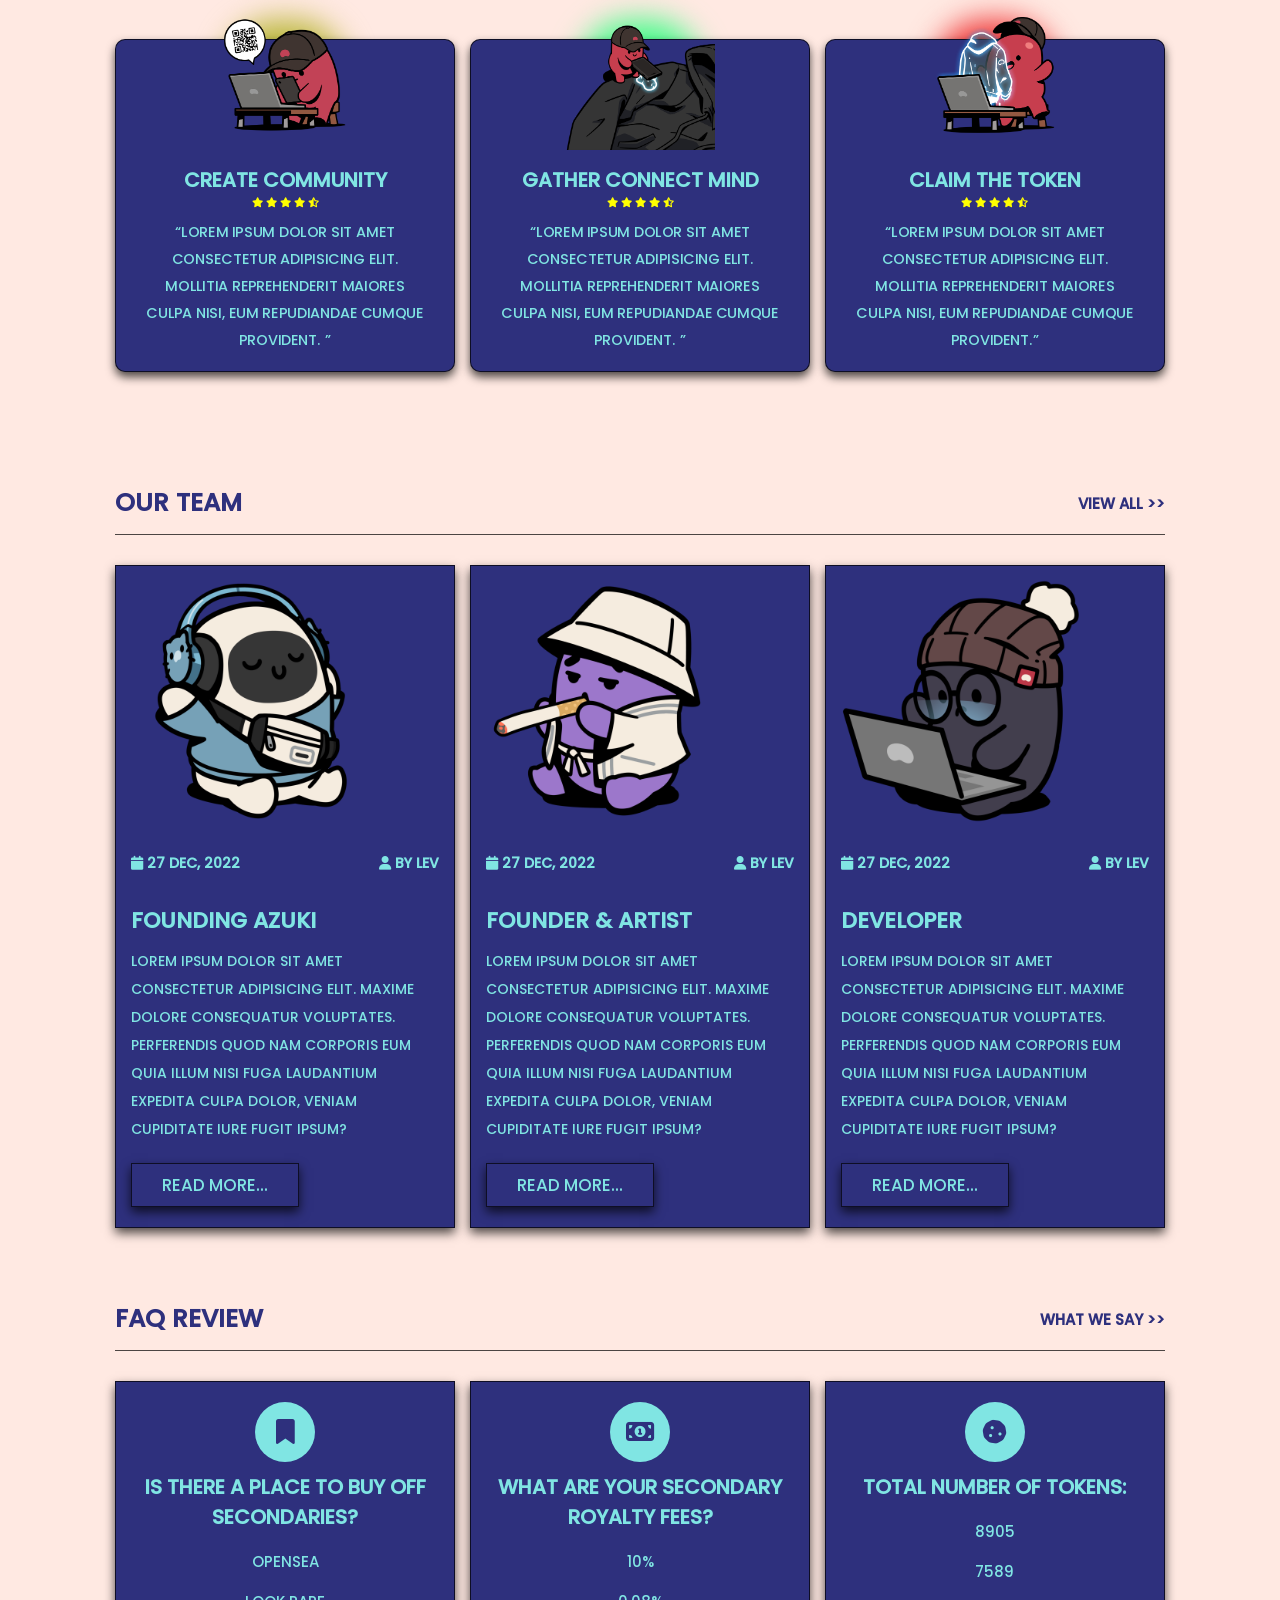
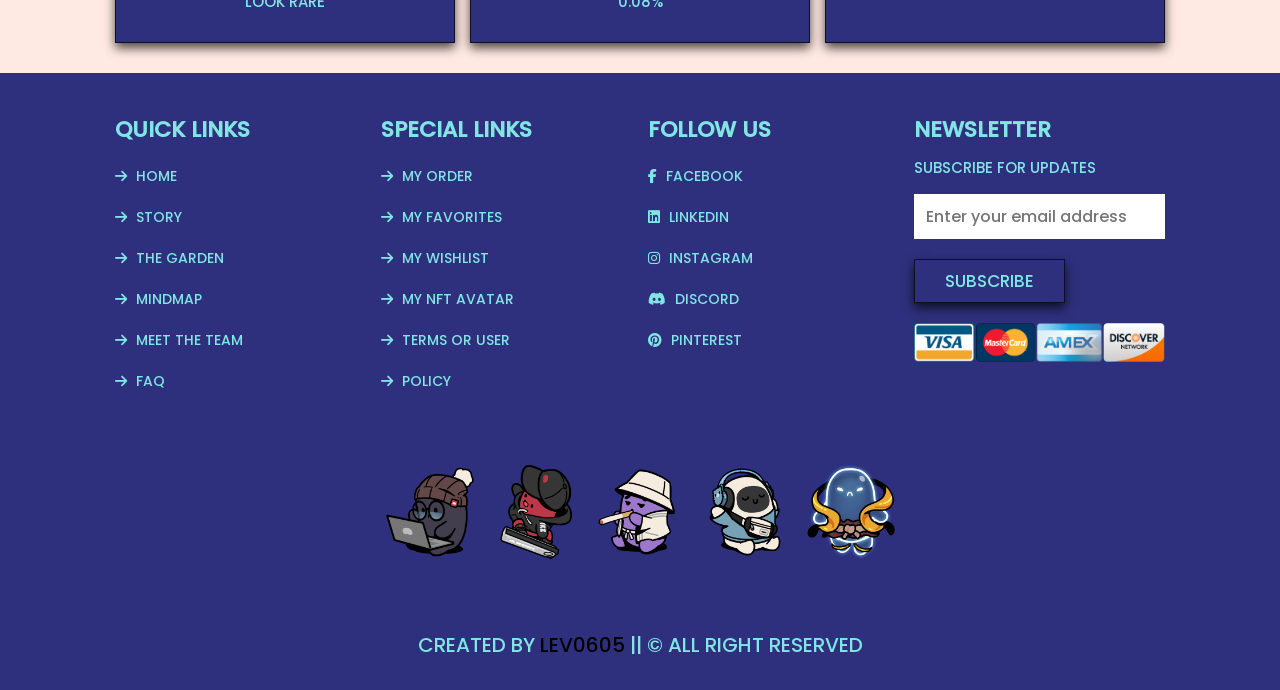
==== commit f453a014: "Update index.html" ====
--- a/nft/index.html
+++ b/nft/index.html
@@ -317,6 +317,7 @@
                 allure of the alley
             </p>
             <a class="btn">read more</a>
+            <a class="btn"href="game/index.html">play game</a>
         </div>
         <div class="img">
             <img src="img/the_valley.jpg">
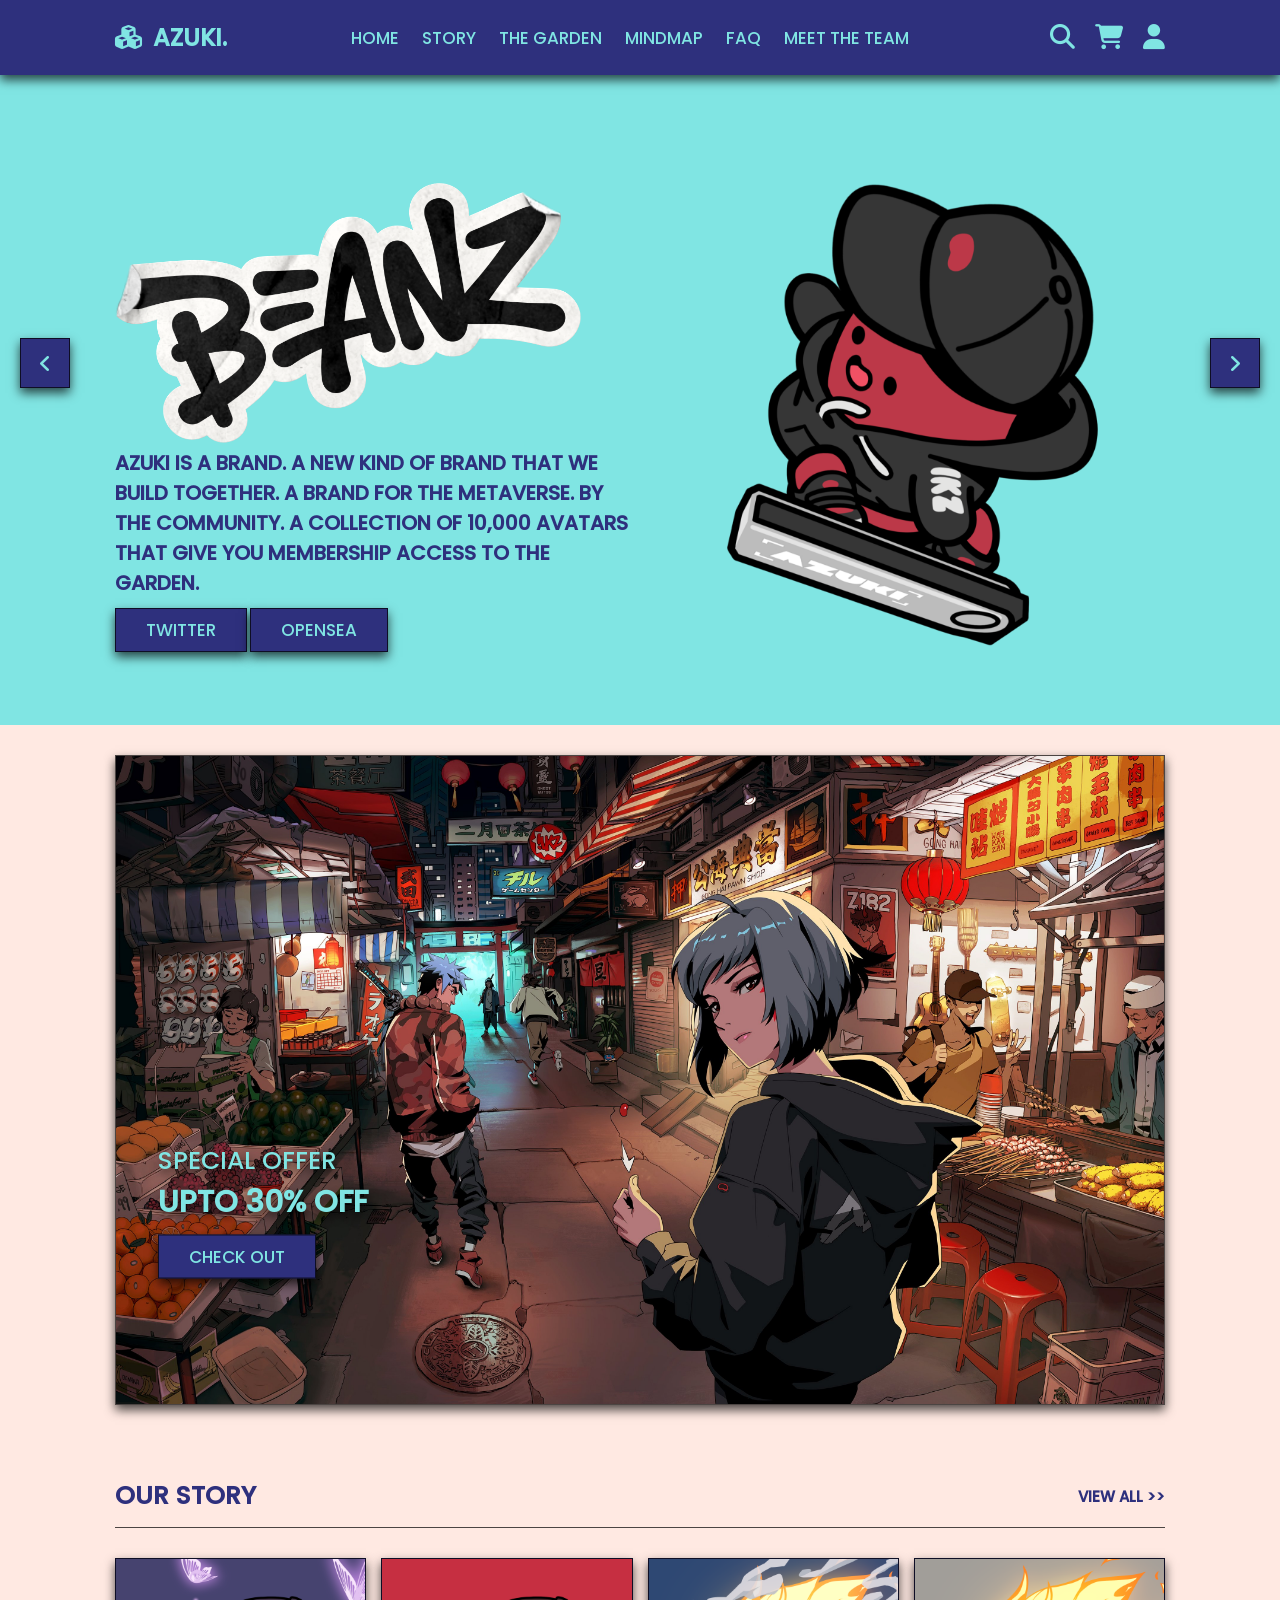
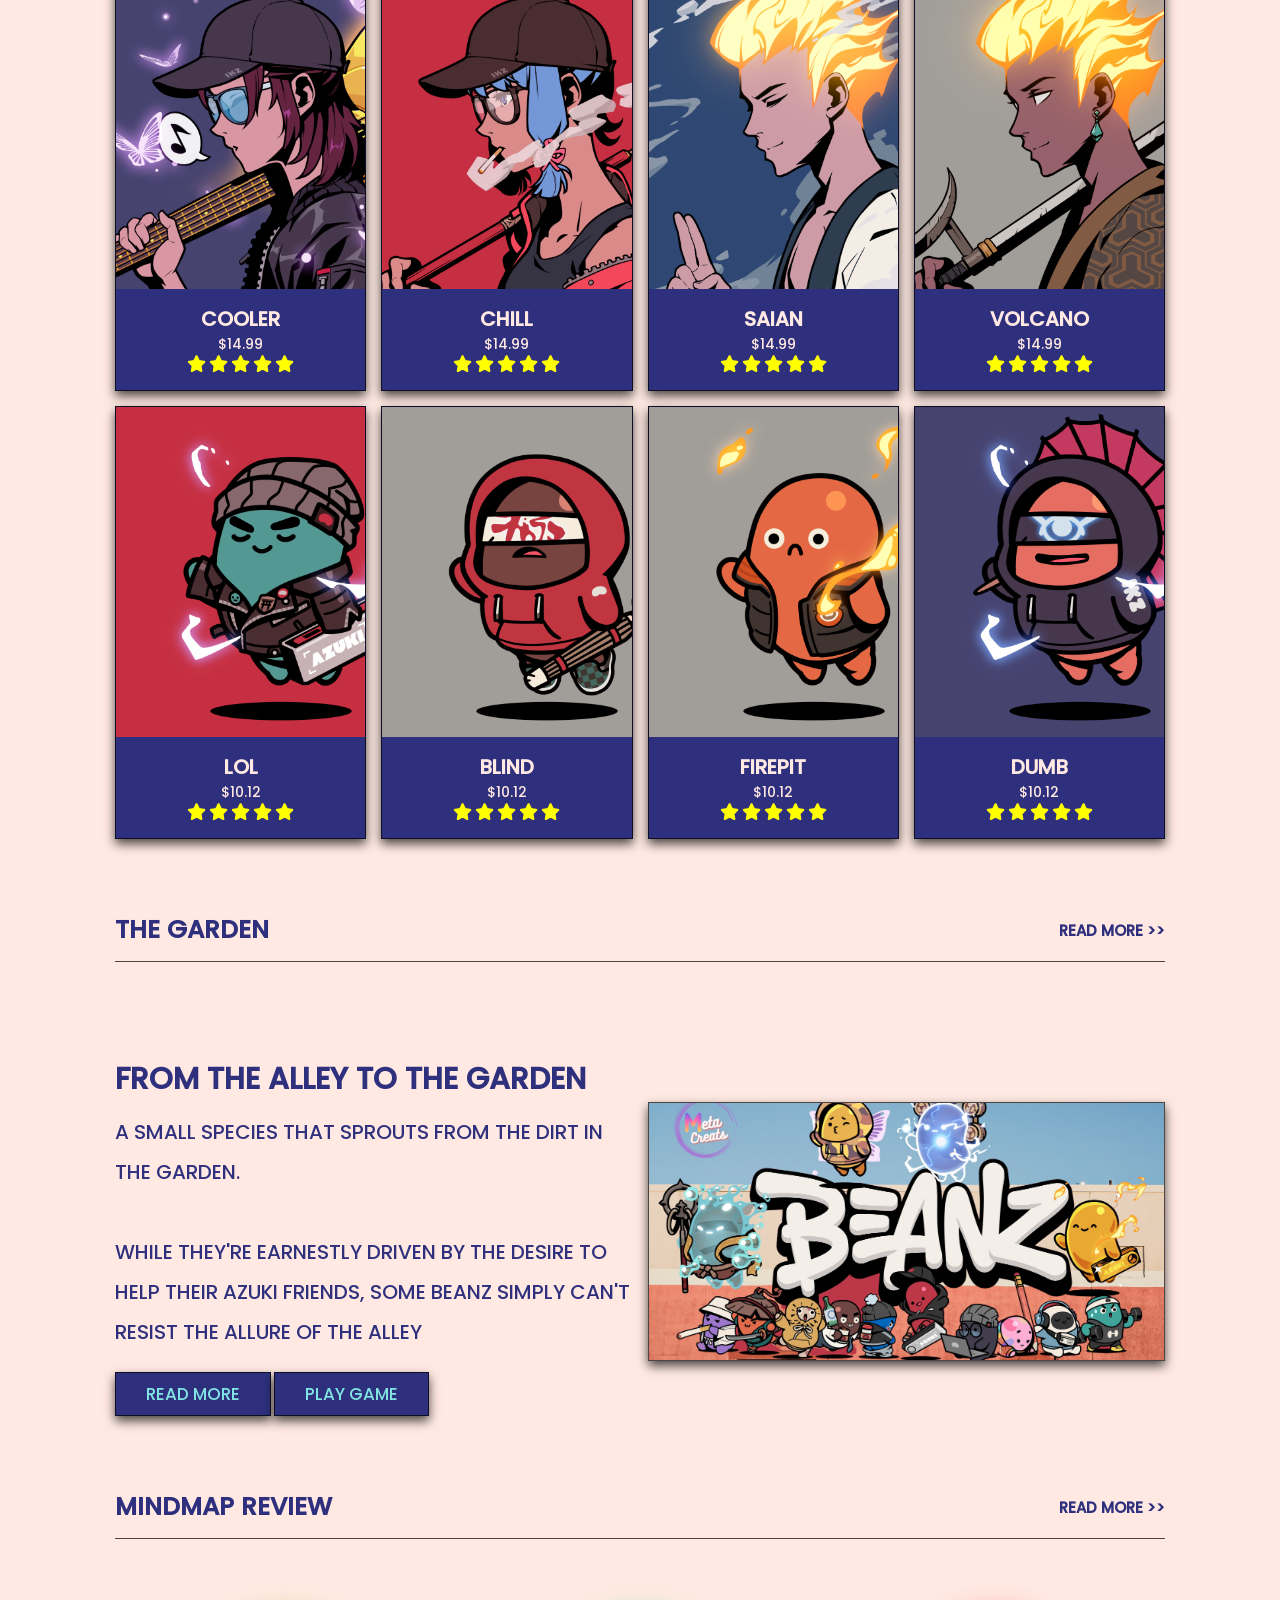
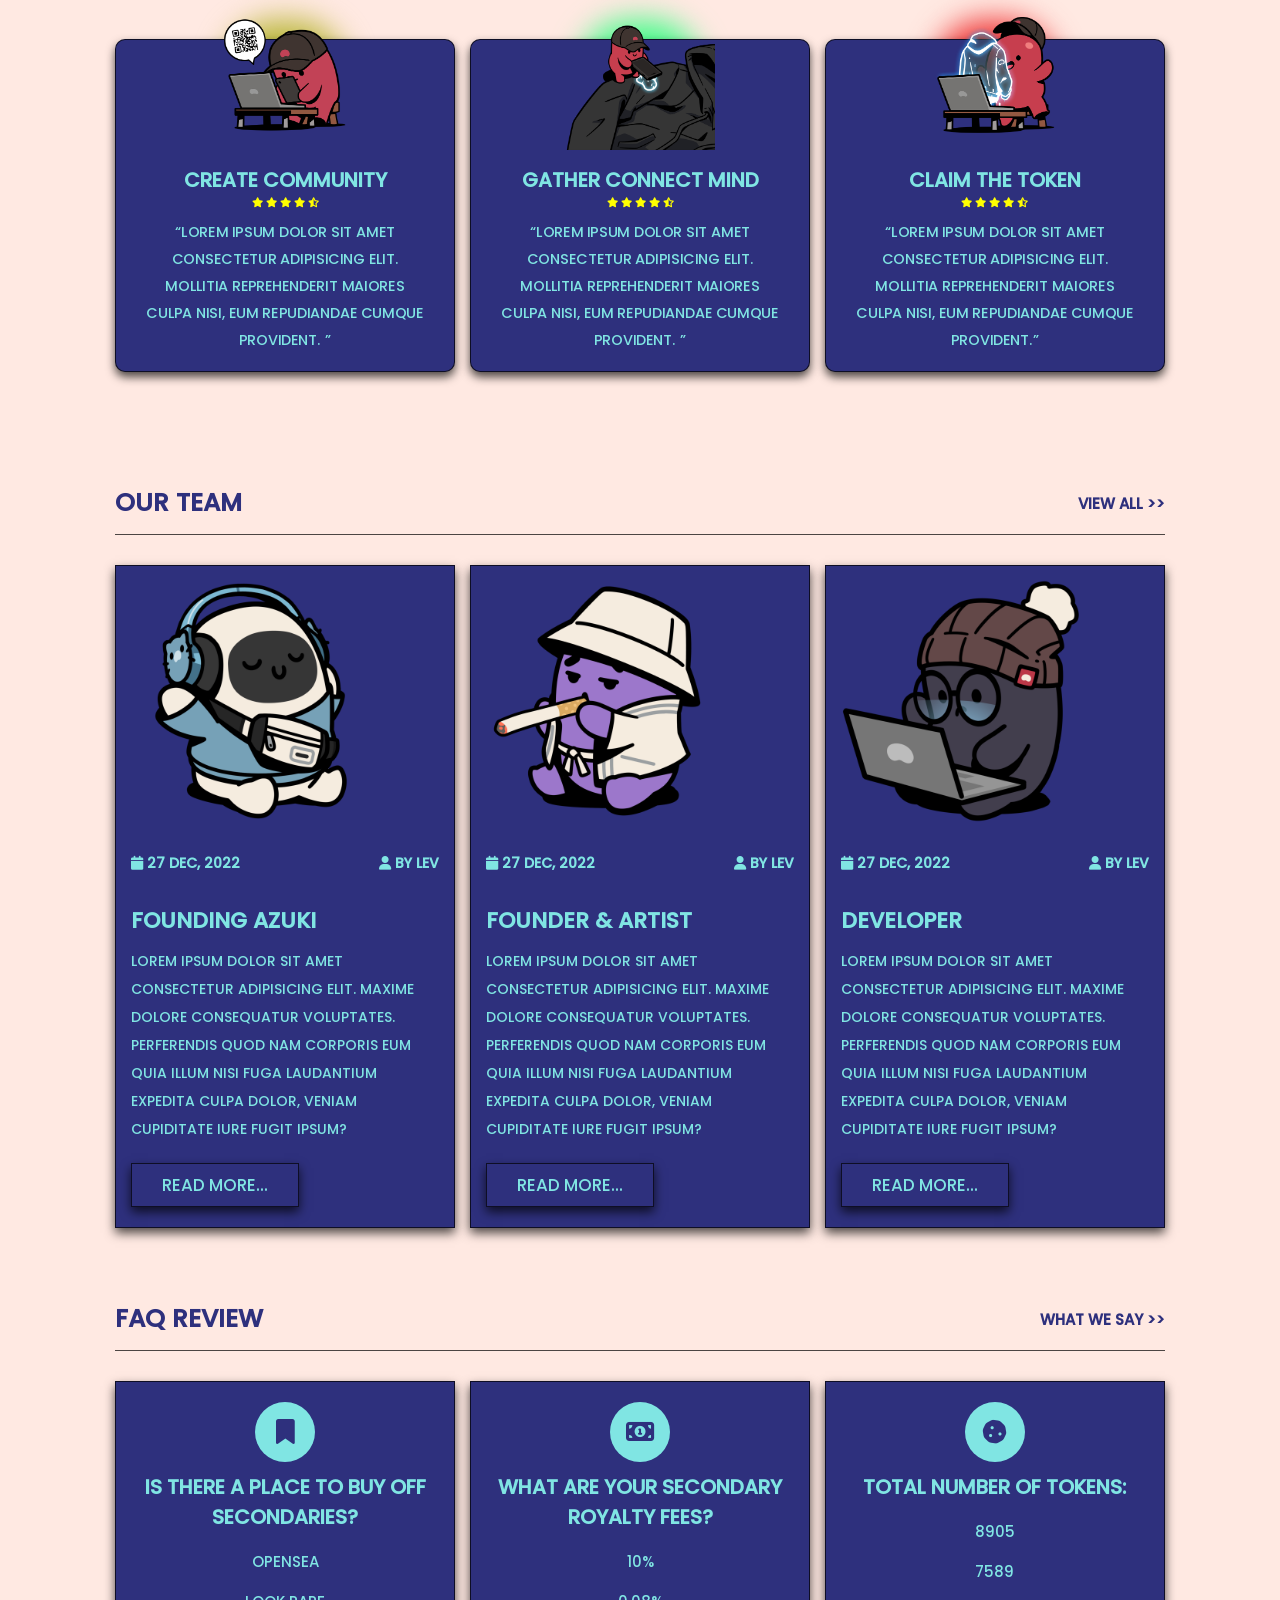
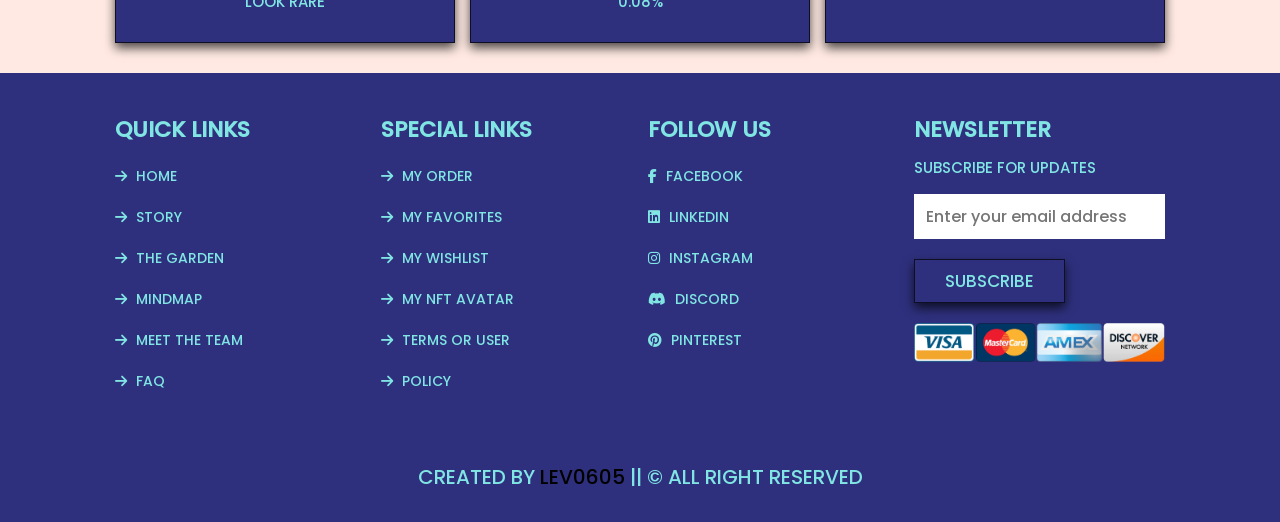
==== commit 3604cd39: "Update index.html" ====
--- a/nft/index.html
+++ b/nft/index.html
@@ -497,17 +497,6 @@
         </div>
     </section>
 
-  
-
-    <section class="credit">
-        <img height="100"width="100" src="img/owner.png" >
-        <img height="100"width="100"src="img/main2.png">
-        <img height="100"width="100"src="img/mainside.png">
-        <img height="100"width="100"src="img/founder.png">
-        <img height="100"width="100"src="img/kami.png">
-        <br>
-    </section>
-
     <section class="credit">
         created by <span>lev0605</span> || &copy; all right reserved
     </section>
